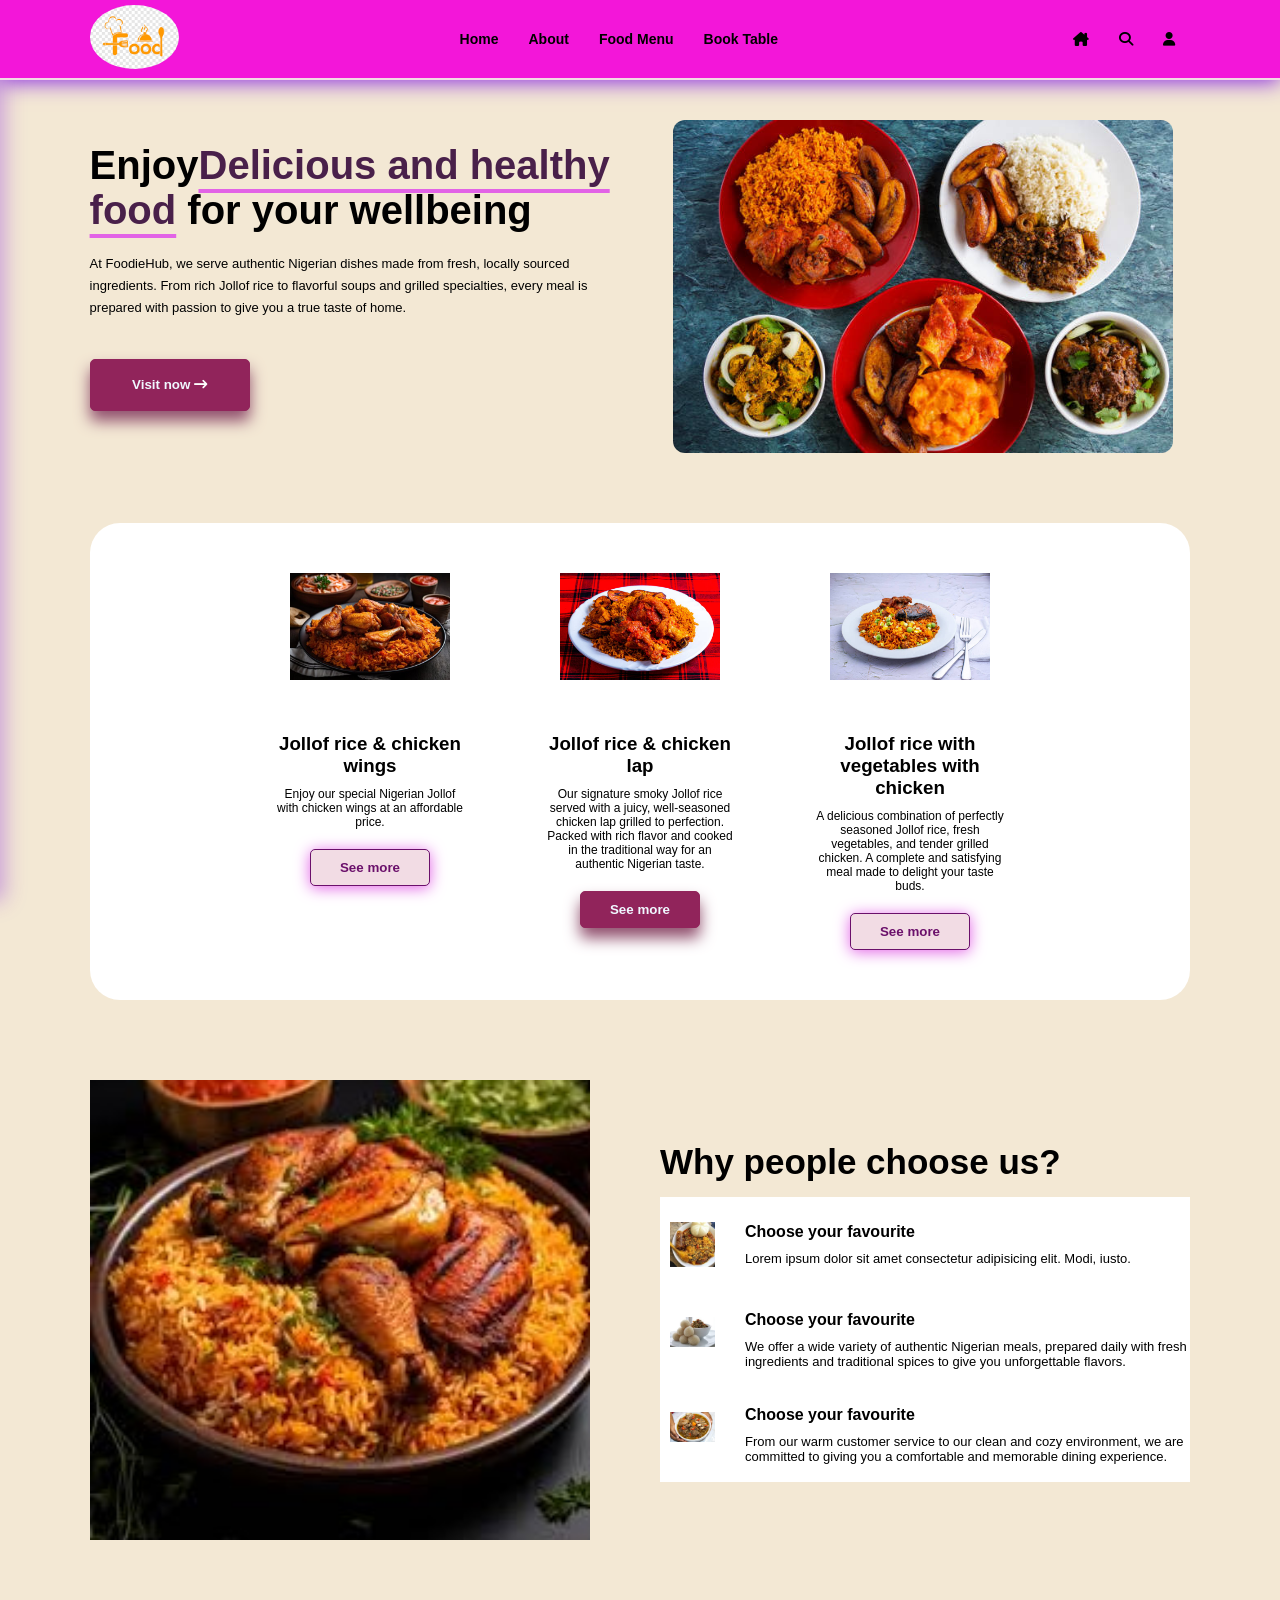
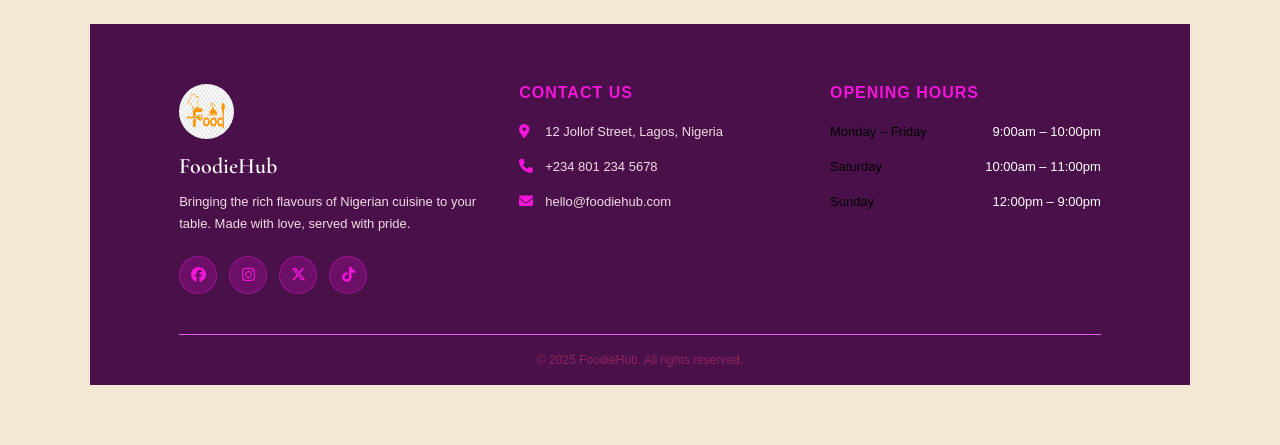
==== index.html @ 0927bce1 "Add website files" ====
<!DOCTYPE html>
<html lang="en">
<head>
    <link rel="shortcut icon" href="../images/flogo.png" type="images/x-icon">
    <meta charset="UTF-8">
    <meta name="viewport" content="width=device-width, initial-scale=1.0">
    <link rel="preconnect" href="https://fonts.googleapis.com">
    <link rel="preconnect" href="https://fonts.gstatic.com" crossorigin>
    <link href="https://fonts.googleapis.com/css2?family=Cormorant+Garamond:ital,wght@0,300;0,400;0,600;1,300;1,400&family=Montserrat:wght@200;300;400;500;700&display=swap" rel="stylesheet">
    <link rel="stylesheet" href="https://cdnjs.cloudflare.com/ajax/libs/font-awesome/6.5.0/css/all.min.css">
    <link rel="stylesheet" href="style.css">
    <title>Food website</title>
</head>
<body>

    <!-- ── OVERLAY ── -->
    <div class="overlay" id="overlay"></div>

    <!-- ── SLIDE-IN SIDEBAR ── -->
    <nav class="sidebar" id="sidebar">
        <div class="sidebar-logo">
            <img src="./images/flogo.png" alt="Logo">
            <span>FoodieHub</span>
        </div>
        <a href="index.html" class="active"><i class="fa-solid fa-house-chimney"></i> Home</a>
        <a href="about.html"><i class="fa-solid fa-circle-info"></i> About</a>
        <a href="foodmenu.html"><i class="fa-solid fa-utensils"></i> Food Menu</a>
        <a href="Booking.html"><i class="fa-solid fa-calendar-check"></i> Book Table</a>
    </nav>

    <!-- ── HEADER ── -->
    <header>
        <div class="header">

            <!-- Logo (always visible, always left) -->
            <div class="logo">
                <img src="./images/flogo.png" alt="Logo">
            </div>

            <!-- Mobile-only: search + user icons + hamburger (all on the right) -->
            <div class="headerbar">
                <ul>
                    <li>
                        <i class="fa-solid fa-magnifying-glass searchicon" id="mob-search-toggle"></i>
                    </li>
                    <div class="search" id="mob-search">
                        <input type="search" placeholder="Search…">
                        <i class="fa-solid fa-magnifying-glass srchicon"></i>
                    </div>
                    <a href="#">
                        <li><i class="fa-solid fa-user"></i></li>
                    </a>
                </ul>
                <!-- Hamburger sits inside headerbar so it's grouped on the right -->
                <div class="bar" id="hamburger">
                    <i class="fa-solid fa-bars"></i>
                    <i class="fa-solid fa-xmark"></i>
                </div>
            </div>

            <!-- Desktop nav -->
            <div class="nav">
                <ul>
                    <a href="index.html"><li>Home</li></a>
                    <a href="about.html"><li>About</li></a>
                    <a href="foodmenu.html"><li>Food Menu</li></a>
                    <a href="Booking.html"><li>Book Table</li></a>
                </ul>
            </div>

            <!-- Desktop account icons -->
            <div class="account">
                <ul>
                    <a href="#">
                        <li><i class="fa-solid fa-house-chimney"></i></li>
                    </a>
                    <a href="#">
                        <li>
                            <i class="fa-solid fa-magnifying-glass searchicon" id="desk-search-toggle"></i>
                        </li>
                    </a>
                    <div class="search" id="desk-search">
                        <input type="search" placeholder="Search…">
                        <i class="fa-solid fa-magnifying-glass srchicon"></i>
                    </div>
                    <a href="#">
                        <li><i class="fa-solid fa-user"></i></li>
                    </a>
                </ul>
            </div>

        </div>
    </header>
    <div class="home">
        <div class="main_slide">
            <div>
                <h1>Enjoy<span>Delicious and healthy food</span> for your wellbeing</h1>
                <p>
                     At FoodieHub, we serve authentic Nigerian dishes made from fresh, locally sourced ingredients.
                      From rich Jollof rice to flavorful soups and grilled specialties, 
                     every meal is prepared with passion to give you a true taste of home.</p>
                     <button class="red_btn">Visit now <i class="fa-solid fa-arrow-right-long"></i></button>
            </div>
       <div>
        <img src="./images/foodhero.jpg" alt="">
       </div>     
        </div>
        <div class="food-items">
            <div class="item">
                <div>
                    <img src="images/food.jpg" alt="food item">
                </div>
                <h3>Jollof rice & chicken wings</h3>
                <p>Enjoy our special Nigerian Jollof with chicken wings at an affordable price.</p>
                <button class="white_btn">See more</button>
            </div>
             <div class="item">
                <div>
                    <img src="images/istockphoto-1448028228-612x612.jpg" alt="food item">
                </div>
                <h3>Jollof rice & chicken lap</h3>
                <p>Our signature smoky Jollof rice served with a juicy, well-seasoned chicken lap grilled to perfection. 
                    Packed with rich flavor and cooked in the traditional way for an authentic Nigerian taste.</p>
                <button class="red_btn">See more</button>
            </div>
             <div class="item">
                <div>
                    <img src="images/herosec.jpg" alt="food item">
                </div>
                <h3>Jollof rice with vegetables with chicken</h3>
                <p>A delicious combination of perfectly seasoned Jollof rice, fresh vegetables, and tender grilled chicken. 
                    A complete and satisfying meal made to delight your taste buds.</p>
                <button class="white_btn">See more</button>
            </div>
            
        </div>
        <div class="main_slide2">
            <div class="foodimg">
                <img src="images/images (2).jpg" alt="" width="500px">
            </div>
            <div class="question">
                <div>
                    <h2>Why people choose us?</h2>
                </div>
                <div>
                    <div class="q-ans">
                        <div>
                            <img src="images/download (1).jpg" alt="" width="500px">
                        </div>
                        <div>
                            <h4>Choose your favourite</h4>
                            <p>Lorem ipsum dolor sit amet consectetur adipisicing elit. Modi, iusto.</p>
                        </div>
                    </div>
                       <div class="q-ans">
                        <div>
                            <img src="images/pounded yam.jpg" alt="" width="500px">
                        </div>
                        <div>
                            <h4>Choose your favourite</h4>
                            <p>We offer a wide variety of authentic Nigerian meals, prepared daily with fresh
                                 ingredients and traditional spices to give you unforgettable flavors.</p>
                        </div>
                    </div>
                       <div class="q-ans">
                        <div>
                            <img src="images/peppersoup.jpg" alt="" width="500px">
                        </div>
                        <div>
                            <h4>Choose your favourite</h4>
                            <p>From our warm customer service to our clean and cozy environment,
                                 we are committed to giving you a comfortable and memorable dining experience.</p>
                        </div>
                    </div>
                </div>
            </div>
        </div>
        
        <footer class="footer">
    <div class="footer-container">

        <!-- Column 1: Logo & Tagline -->
        <div class="footer-col footer-brand">
            <img src="./images/flogo.png" alt="FoodieHub Logo">
            <span>FoodieHub</span>
            <p>Bringing the rich flavours of Nigerian cuisine to your table. Made with love, served with pride.</p>
            <div class="social-icons">
                <a href="#"><i class="fa-brands fa-facebook"></i></a>
                <a href="#"><i class="fa-brands fa-instagram"></i></a>
                <a href="#"><i class="fa-brands fa-x-twitter"></i></a>
                <a href="#"><i class="fa-brands fa-tiktok"></i></a>
            </div>
        </div>

        <!-- Column 2: Contact Info -->
        <div class="footer-col">
            <h3>Contact Us</h3>
            <ul>
                <li><i class="fa-solid fa-location-dot"></i> 12 Jollof Street, Lagos, Nigeria</li>
                <li><i class="fa-solid fa-phone"></i> +234 801 234 5678</li>
                <li><i class="fa-solid fa-envelope"></i> hello@foodiehub.com</li>
            </ul>
        </div>

        <!-- Column 3: Opening Hours -->
        <div class="footer-col">
            <h3>Opening Hours</h3>
            <ul>
                <li><span>Monday – Friday</span> <span>9:00am – 10:00pm</span></li>
                <li><span>Saturday</span> <span>10:00am – 11:00pm</span></li>
                <li><span>Sunday</span> <span>12:00pm – 9:00pm</span></li>
            </ul>
        </div>

    </div>

    <!-- Bottom bar -->
    <div class="footer-bottom">
        <p>&copy; 2025 FoodieHub. All rights reserved.</p>
    </div>
</footer>
    </div>

    <script>
        const hamburger = document.getElementById('hamburger');
        const sidebar   = document.getElementById('sidebar');
        const overlay   = document.getElementById('overlay');

        function openSidebar() {
            sidebar.classList.add('open');
            overlay.classList.add('open');
            hamburger.classList.add('open');
        }
        function closeSidebar() {
            sidebar.classList.remove('open');
            overlay.classList.remove('open');
            hamburger.classList.remove('open');
        }

        hamburger.addEventListener('click', () =>
            sidebar.classList.contains('open') ? closeSidebar() : openSidebar()
        );
        overlay.addEventListener('click', closeSidebar);

        // Search toggles
        function bindSearch(toggleId, searchId) {
            document.getElementById(toggleId).addEventListener('click', () => {
                const el = document.getElementById(searchId);
                el.classList.toggle('open');
                if (el.classList.contains('open')) el.querySelector('input').focus();
            });
        }
        bindSearch('desk-search-toggle', 'desk-search');
        bindSearch('mob-search-toggle',  'mob-search');
    </script>
</body>
</html>
---- style.css ----
* {
    margin: 0;
    padding: 0;
    box-sizing: border-box;
    list-style: none;
    text-decoration: none;
    color: black;
    font-family: Verdana, Geneva, Tahoma, sans-serif;
}

.logo img {
    height: 4rem;
    border-radius: 50%;
}

/* ── HEADER ── */
.header {
    display: flex;
    justify-content: space-between;
    align-items: center;
    height: 80px;
    padding: 0 7vw;
    background-color: rgb(243, 22, 217);
    border-bottom: 2px solid rgb(242, 220, 228);
    box-shadow: 0 2px 20px blueviolet;
    position: relative;
    z-index: 1000;
    
}

.header ul {
    display: flex;
    align-items: center;
}

.header ul li:hover {
    color: rgb(107, 16, 107);
}
.nav ul li {
    padding: 0 15px;
    font-size: 14px;
    font-weight: bold;
}
.account { 
    flex: 0.1;
 }
.account ul {
    display: flex;
    justify-content: end;
}
.account ul li {
    padding: 0 15px;
    font-size: 14px;
}
.search {
    display: none;
    width: 200px;
    justify-content: center;
}
.search input {
    width: 100%;
    outline: none;
    border: none;
    padding: 5px;
}
.srchicon {
    background-color: rgb(255, 210, 210);
    display: block;
    padding: 4px 5px;
    cursor: pointer;
}
.search.open { display: flex; }

/* ── HAMBURGER BAR (hidden on desktop) ── */
.bar {
    display: none;
    flex-direction: column;
    gap: 5px;
    cursor: pointer;
    z-index: 200;
    margin-left: 10px;
}
.bar i { font-size: 22px; transition: color 0.2s; }
.bar i:hover { color: rgb(107, 16, 107); }
.bar .fa-xmark { display: none; }
.bar.open .fa-bars  { display: none; }
.bar.open .fa-xmark { display: block; }
.headerbar {
    display: none;
    align-items: center;
}

/* ── OVERLAY ── */
.overlay {
    display: none;
    position: fixed;
    inset: 0;
    background: rgba(0,0,0,0.45);
    z-index: 150;
    transition: opacity 0.3s;
}
.overlay.open { display: block; }

/* ── SIDEBAR ── */
.sidebar {
    position: fixed;
    top: 0;
    left: -280px;
    width: 280px;
    height: 100%;
    background: rgb(243, 22, 217);
    box-shadow: 4px 0 20px rgba(138,43,226,0.4);
    z-index: 200;
    transition: left 0.35s cubic-bezier(0.4,0,0.2,1);
    padding: 100px 30px 40px;
    display: flex;
    flex-direction: column;
    gap: 8px;
}
.sidebar.open { left: 0; }

.sidebar a {
    display: flex;
    align-items: center;
    gap: 12px;
    padding: 14px 18px;
    border-radius: 10px;
    font-family: 'Montserrat', sans-serif;
    font-size: 15px;
    font-weight: 600;
    color: #fff;
    transition: background 0.2s, color 0.2s;
}
.sidebar a i {
    color: #fff;
    font-size: 16px;
    width: 20px;
    text-align: center;
}
.sidebar a:hover {
    background: rgba(255,255,255,0.2);
    color: rgb(107,16,107);
}
.sidebar a:hover i { color: rgb(107,16,107); }

.sidebar-logo {
    position: absolute;
    top: 15px;
    left: 20px;
    display: flex;
    align-items: center;
    gap: 10px;
}
.sidebar-logo img {
    width: 50px;
    height: 50px;
    border-radius: 45%;
}
.sidebar-logo span {
    font-family: 'Cormorant Garamond', serif;
    font-size: 20px;
    font-weight: 600;
    color: #fff;
}
@media only screen and (max-width: 1024px) {
    .nav { display: none; }
    .header > .account { display: none; }

    .headerbar {
        display: flex;
        align-items: center;
        gap: 4px;
    }
    .headerbar ul {
        display: flex;
        align-items: center;
    }
    .headerbar ul li {
        padding: 0 10px;
        font-size: 16px;
        cursor: pointer;
    }
    .headerbar .search { width: 160px; }

    .headerbar .bar { display: flex; }
}
@media only screen and (max-width: 480px) {
    .header { padding: 0 4vw; }
    .logo img { width: 70px; height: 70px; }

    .headerbar .search { width: 120px; }
    .headerbar ul li { padding: 0 7px; font-size: 15px; }
}
.home {
    background-color: rgb(243, 232, 212);
    padding: 0 7vw 60px;
}

.main_slide {
    display: flex;
    align-items: center;
    flex-wrap: wrap-reverse; 
    gap: 30px;
}
.main_slide div:nth-child(1) {
    flex: 1 1 300px;
    padding-top: 20px;
    font-size: 20px;
}

.main_slide div:nth-child(1) p {
    font-size: 13px;
    padding: 20px 0;
    line-height: 1.7;
}

.main_slide div:nth-child(1) span {
    color: rgb(73, 32, 74);
    text-decoration: underline;
    text-underline-offset: 10px;
    text-decoration-color: rgb(226, 99, 230);
}

/* Image side */
.main_slide div:nth-child(2) {
    flex: 1 1 300px;
    display: flex;
    justify-content: center;
    padding-top: 40px;
}

.main_slide div:nth-child(2) img {
    width: 100%;
    max-width: 500px;
    height: auto;
    border-radius: 12px;
    object-fit: cover;
    display: block;
}

/* ── Button ── */
.red_btn {
    cursor: pointer;
    margin-top: 20px;
    width: 160px;
    font-weight: bold;
    color: aliceblue;
    line-height: 50px;
    background-color: rgb(145, 36, 91);
    border-radius: 5px;
    border: 1px solid rgb(145, 36, 91);
    box-shadow: 0 10px 15px rgb(145, 80, 110);
    transition: all 0.2s;
    text-align: center;
}
.red_btn i {
    color: #fff;
    transition: all 0.2s;
    
}
.red_btn:hover {
    background-color: rgb(107, 16, 107);
    box-shadow: 0 2px 15px rgb(38, 112, 145);
    border: 1.6px solid rgb(107, 16, 107);
    color: rgba(0, 0, 0, 0.45);
}
.red_btn:hover i {
    color: blueviolet;
}

/* ════════════════════════════════
   HERO — TABLET (max-width: 768px)
════════════════════════════════ */
@media only screen and (max-width: 768px) {
    .main_slide {
        flex-direction: column; /* stack vertically */
    }

    /* Image on top */
    .main_slide div:nth-child(2) {
        order: -1;              /* pulls image above text */
        padding-top: 30px;
        width: 100%;
    }

    .main_slide div:nth-child(2) img {
        max-width: 100%;
        border-radius: 10px;
    }

    /* Text below */
    .main_slide div:nth-child(1) {
        font-size: 17px;
        width: 100%;
        padding-top: 10px;
    }
}

/* ════════════════════════════════
   HERO — PHONE (max-width: 480px)
════════════════════════════════ */
@media only screen and (max-width: 480px) {
    .home {
        padding: 0 4vw 40px;
    }

    .main_slide div:nth-child(1) {
        font-size: 15px;
    }

    .main_slide div:nth-child(1) h1 {
        font-size: 22px;
        line-height: 1.4;
    }

    .main_slide div:nth-child(1) p {
        font-size: 12px;
        padding: 14px 0;
    }

    .red_btn {
        width: 140px;
        font-size: 13px;
    }
}
.food-items {
    margin: 70px 0;
    padding: 20px;
    background-color: #fff;
    border-radius: 30px;
    display: flex;
    justify-content: center;
    flex-wrap: wrap;
    gap: 20px;
}
.item{
    width: 250px;
    padding: 30px;
    text-align: center;
}
.item div{
    height: 160px;
}
.item img{
    width: 160px;
    margin-bottom: 15px;
}
.item p{
    font-size: 12px;
    margin-top: 15px;
    margin-top: 10px;
}
.white_btn{
    cursor: pointer;
    margin-top: 20px;
    width: 160px;
    font-weight: bold;
    color: rgb(107,16,107);
    line-height: 50px;
    border: 1px solid rgb(107, 16, 107);
    background-color: rgb(242, 220, 228);
    border-radius: 5px;
    box-shadow: 0 2px 15px rgb(226, 99, 230);
    transition: all 0.2s;
}
.white_btn:hover{
    color: rgb(59, 7, 59);
    background-color: rgb(145, 80, 110);
    box-shadow: 0 10px 15px rgb(243, 22, 217);
}
.item .red_btn,
.item .white_btn{
    width: 120px;
    line-height: 35px;
}

/* ════════════════════════════════
   FOOD ITEMS — TABLET (max-width: 1024px)
════════════════════════════════ */
@media only screen and (max-width: 1024px) {
    .food-items {
        flex-direction: column;
        align-items: center;
        gap: 20px;
        padding: 20px;
    }

    .item {
        width: 80%;
        max-width: 500px;
        display: flex;
        flex-direction: column;
        align-items: center;
    }

    .item .red_btn,
    .item .white_btn {
        width: 100%;
        max-width: 300px;
    }
}

/* ════════════════════════════════
   FOOD ITEMS — PHONE (max-width: 480px)
════════════════════════════════ */
@media only screen and (max-width: 480px) {
    .food-items {
        padding: 10px;
        gap: 15px;
    }

    .item {
        width: 95%;
        padding: 20px 15px;
    }

    .item h3 {
        font-size: 15px;
    }

    .item p {
        font-size: 11px;
    }

    .item .red_btn,
    .item .white_btn {
        width: 100%;
        max-width: 100%;
        line-height: 40px;
        font-size: 13px;
    }
}
.main_slide2{
    margin: 80px 0;
    display: flex;
    flex-wrap: wrap;
    justify-content: space-between;
    align-items: center;
}

.foodimg{
    flex: 0.5;
}
.foodimg img{
    max-width: 500px;
    width: 45vw;
}
.question{
    flex: 0.5;
    flex-direction: column;
    margin-left: 40px;
}

.question h2{
    font-size: 35px;
    margin-bottom: 15px;
}
.q-ans{
    display: flex;
    justify-content: flex-start;
    align-items: center;
    background-color: white;
    padding: 15px 0;
    cursor: pointer;
}

.q-ans img{
    width: 45px;
}
.q-ans div:first-child{
    padding: 10px;
    border-radius:  50%;
    height: 65px;
    text-align: center;
    background-color: white;
    margin-right: 20px;
}
.q-ans div:nth-child(2){
    display: flex;
    flex-direction: column;
}

.q-ans div:nth-child(2) p{
    margin-top: 10px;
    font-size: 13px;
}
/* ════════════════════════════════
   MAIN SLIDE 2 — TABLET (max-width: 1024px)
════════════════════════════════ */
@media only screen and (max-width: 1024px) {
    .main_slide2 {
        flex-direction: column;
        align-items: center;
        margin: 50px 0;
        gap: 30px;
    }

    .foodimg {
        flex: unset;
        width: 100%;
        display: flex;
        justify-content: center;
    }

    .foodimg img {
        width: 80%;
        max-width: 500px;
    }

    .question {
        flex: unset;
        width: 100%;
        margin-left: 0;
        padding: 0 10px;
    }

    .question h2 {
        font-size: 28px;
        text-align: center;
        margin-bottom: 20px;
    }

    .q-ans {
        padding: 15px 10px;
        gap: 15px;
    }
}

/* ════════════════════════════════
   MAIN SLIDE 2 — PHONE (max-width: 480px)
════════════════════════════════ */
@media only screen and (max-width: 480px) {
    .main_slide2 {
        margin: 30px 0;
        gap: 20px;
    }

    .foodimg img {
        width: 100%;
        border-radius: 10px;
    }

    .question h2 {
        font-size: 22px;
    }

    .q-ans {
        padding: 12px 8px;
        gap: 10px;
    }

    .q-ans div:first-child {
        height: 55px;
        min-width: 55px;
        margin-right: 12px;
    }

    .q-ans img {
        width: 38px;
    }

    .q-ans div:nth-child(2) h4 {
        font-size: 14px;
    }

    .q-ans div:nth-child(2) p {
        font-size: 11px;
        margin-top: 5px;
    }
}

/* ABOUT PAGE */
/* ══════════════════════════════════
   ABOUT PAGE
══════════════════════════════════ */
.about {
    background-color: rgb(107, 16, 107);
    padding: 0 7vw 60px;
}

.about_header {
    display: flex;
    flex-direction: row;          /* text left, image right */
    align-items: center;
    gap: 40px;
    padding-top: 40px;
}

/* Text side — left */
.about_header div:nth-child(1) {
    flex: 1 1 300px;
}

.about_header div:nth-child(1) h1 {
    font-size: 40px;
    color: #fff;
    margin-bottom: 20px;
}

.about_header div:nth-child(1) p {
    font-size: 14px;
    color: rgb(242, 220, 228);
    line-height: 1.8;
}

/* Image side — right */
.about_header div:nth-child(2) {
    flex: 1 1 300px;
    display: flex;
    justify-content: center;
}

.about_header div:nth-child(2) img {
    width: 100%;
    max-width: 500px;
    height: auto;
    border-radius: 12px;
    object-fit: cover;
}

/* ════════════════════════════════
   ABOUT — TABLET (max-width: 1024px)
════════════════════════════════ */
@media only screen and (max-width: 1024px) {
    .about_header {
        flex-direction: column;
        padding-top: 30px;
        gap: 25px;
    }

    /* Image on top */
    .about_header div:nth-child(2) {
        order: -1;
        width: 100%;
    }

    .about_header div:nth-child(2) img {
        max-width: 100%;
        border-radius: 10px;
    }

    /* Text below */
    .about_header div:nth-child(1) {
        width: 100%;
    }

    .about_header div:nth-child(1) h1 {
        font-size: 32px;
        text-align: center;
    }

    .about_header div:nth-child(1) p {
        font-size: 13px;
        text-align: center;
    }
}
@media only screen and (max-width: 480px) {
    .about {
        padding: 0 4vw 40px;
    }

    .about_header {
        gap: 18px;
        padding-top: 20px;
    }

    .about_header div:nth-child(1) h1 {
        font-size: 26px;
        margin-bottom: 14px;
    }

    .about_header div:nth-child(1) p {
        font-size: 12px;
        line-height: 1.7;
    }
}
.chefs {
    margin: 70px 0;
    padding: 30px 20px;
    background-color: #fff;
    border-radius: 30px;
    display: flex;
    flex-wrap: wrap;
    justify-content: center;
    align-items: flex-start;
    gap: 25px;
}

.chefs h2 {
    width: 100%; /* forces heading onto its own full row */
    text-align: center;
    font-size: 30px;
    font-weight: bold;
    margin-bottom: 10px;
    color: rgb(107, 16, 107);
}

.single_chef {
    width: 220px;
    padding: 0;
    text-align: center;
    border-radius: 16px;
    overflow: hidden;
    background-color: rgb(107, 16, 107);
    box-shadow: 0 8px 20px rgba(107, 16, 107, 0.3);
    transition: transform 0.2s, box-shadow 0.2s;
}

.single_chef:hover {
    transform: translateY(-6px);
    box-shadow: 0 14px 28px rgba(107, 16, 107, 0.45);
}

.single_chef div {
    height: 180px;
    overflow: hidden;
}

.single_chef img {
    width: 100%;
    height: 100%;
    object-fit: cover;
    display: block;
    border-radius: 0; /* image fills the card top */
}

.single_chef h3 {
    font-size: 15px;
    font-weight: bold;
    color: #fff;
    padding: 14px 14px 4px;
}

.single_chef p {
    font-size: 12px;
    color: rgb(242, 220, 228);
    padding: 0 14px 18px;
    margin-top: 6px;
    line-height: 1.6;
}
@media only screen and (max-width: 1024px) {
    .chefs {
        gap: 20px;
        padding: 25px 15px;
    }

    .single_chef {
        width: 80%;
        max-width: 400px;
        display: flex;
        align-items: center;
        text-align: left;
        border-radius: 14px;
    }

    .single_chef div {
        height: 130px;
        min-width: 130px;
        width: 130px;
        flex-shrink: 0;
        border-radius: 0; /* sharp left edge to match card */
    }

    .single_chef h3 {
        padding: 10px 14px 4px;
        font-size: 15px;
    }

    .single_chef p {
        padding: 0 14px 10px;
    }
}

/* ════════════════════════════════
   CHEFS — PHONE (max-width: 480px)
════════════════════════════════ */
@media only screen and (max-width: 480px) {
    .chefs {
        margin: 40px 0;
        padding: 20px 10px;
        gap: 15px;
    }

    .chefs h2 {
        font-size: 22px;
    }

    .single_chef {
        width: 95%;
        max-width: 100%;
    }

    .single_chef div {
        height: 110px;
        min-width: 110px;
        width: 110px;
    }

    .single_chef h3 {
        font-size: 13px;
        padding: 8px 12px 4px;
    }

    .single_chef p {
        font-size: 11px;
        padding: 0 12px 10px;
    }
}/* ══════════════════════════════════
   STORY SECTION
══════════════════════════════════ */
.story {
    margin: 70px 0;
    padding: 60px 20px;
    background-color: #fff;
    border-radius: 30px;
}

.story div {
    max-width: 750px;
    margin: 0 auto; /* centers the column */
}

.story h1 {
    text-align: center;
    font-size: 40px;
    color: rgb(107, 16, 107);
    margin-bottom: 30px;
}

.story p {
    color: rgb(73, 32, 74);
    font-size: 14px;
    line-height: 1.9;
    text-align: justify;
    margin-right: 0; /* remove old margin */
}

/* ════════════════════════════════
   STORY — TABLET (max-width: 1024px)
════════════════════════════════ */
@media only screen and (max-width: 1024px) {
    .story {
        margin: 50px 0;
        padding: 40px 30px;
    }

    .story h1 {
        font-size: 32px;
        margin-bottom: 24px;
    }

    .story p {
        font-size: 13px;
        line-height: 1.8;
    }
}

/* ════════════════════════════════
   STORY — PHONE (max-width: 480px)
════════════════════════════════ */
@media only screen and (max-width: 480px) {
    .story {
        margin: 30px 0;
        padding: 30px 15px;
        border-radius: 20px;
    }

    .story h1 {
        font-size: 24px;
        margin-bottom: 18px;
    }

    .story p {
        font-size: 12px;
        line-height: 1.75;
        text-align: left; /* justify can look odd on narrow phones */
    }
}
/* ══════════════════════════════════
   FOOTER
══════════════════════════════════ */
.footer {
    background-color: rgb(73, 16, 73);
    padding: 60px 7vw 0;
}

.footer-container {
    display: flex;
    justify-content: space-between;
    align-items: flex-start;
    flex-wrap: wrap;
    gap: 40px;
    padding-bottom: 40px;
    border-bottom: 1px solid rgb(226, 99, 230);
}

/* ── Each column ── */
.footer-col {
    flex: 1 1 200px;
}

.footer-col h3 {
    font-size: 16px;
    font-weight: bold;
    color: rgb(243, 22, 217);
    margin-bottom: 20px;
    text-transform: uppercase;
    letter-spacing: 1px;
}

.footer-col ul {
    display: flex;
    flex-direction: column;
    gap: 14px;
}

.footer-col ul li {
    color: rgb(242, 220, 228);
    font-size: 13px;
    line-height: 1.6;
    display: flex;
    align-items: flex-start;
    gap: 10px;
}

.footer-col ul li i {
    color: rgb(243, 22, 217);
    font-size: 14px;
    margin-top: 2px;
    min-width: 16px;
}
.footer-col ul li span:last-child {
    margin-left: auto;
    color: rgb(255, 255, 255);
}
.footer-brand {
    flex: 1 1 250px;
    max-width: 300px;
}

.footer-brand img {
    width: 55px;
    height: 55px;
    border-radius: 50%;
    margin-bottom: 10px;
}

.footer-brand span {
    display: block;
    font-family: 'Cormorant Garamond', serif;
    font-size: 22px;
    font-weight: 600;
    color: #fff;
    margin-bottom: 12px;
}

.footer-brand p {
    color: rgb(242, 220, 228);
    font-size: 13px;
    line-height: 1.7;
    margin-bottom: 20px;
}

/* ── Social icons ── */
.social-icons {
    display: flex;
    gap: 12px;
}

.social-icons a {
    width: 38px;
    height: 38px;
    border-radius: 50%;
    background-color: rgba(243, 22, 217, 0.2);
    display: flex;
    align-items: center;
    justify-content: center;
    border: 1px solid rgba(243, 22, 217, 0.4);
    transition: background 0.2s, transform 0.2s;
}

.social-icons a i {
    color: rgb(243, 22, 217);
    font-size: 15px;
}

.social-icons a:hover {
    background-color: rgb(243, 22, 217);
    transform: translateY(-3px);
}

.social-icons a:hover i {
    color: #fff;
}

/* ── Bottom bar ── */
.footer-bottom {
    text-align: center;
    padding: 18px 0;
}

.footer-bottom p {
    color: rgb(145, 36, 91);
    font-size: 12px;
}
@media only screen and (max-width: 1024px) {
    .footer-container {
        gap: 30px;
    }

    .footer-col {
        flex: 1 1 45%;
    }

    .footer-brand {
        flex: 1 1 100%;
        max-width: 100%;
    }
}
@media only screen and (max-width: 480px) {
    .footer {
        padding: 40px 4vw 0;
    }

    .footer-container {
        gap: 25px;
    }

    .footer-col {
        flex: 1 1 100%;
    }

    .footer-brand {
        text-align: center;
    }

    .social-icons {
        justify-content: center;
    }

    .footer-col h3 {
        font-size: 14px;
    }

    .footer-col ul li {
        font-size: 12px;
    }
}


  /* ══════════════════════════════════════
       CSS VARIABLES
    ══════════════════════════════════════ */
    :root {
      --fm-bg:      #f7f5f0;
      --fm-surface: #ffffff;
      --fm-ink:     #1a1a18;
      --fm-muted:   #7a7870;
      --fm-accent:  #c8602a;
      --fm-light:   #fdf3ec;
      --fm-border:  #e5e0d8;
      --fm-star:    #f0a500;
      --fm-radius:  14px;
      --fm-shadow:  0 2px 18px rgba(0,0,0,.07);
      --fm-trans:   .25s cubic-bezier(.4,0,.2,1);
    }

    /* ══════════════════════════════════════
       SECTION WRAPPER
    ══════════════════════════════════════ */
    .food_menu {
      background: var(--fm-bg);
      padding: 3.5rem 2rem 5rem;
    }

    .food_menu__inner {
      max-width: 1280px;
      margin: 0 auto;
    }

    /* ══════════════════════════════════════
       SECTION HEADING
    ══════════════════════════════════════ */
    .food_menu__heading {
      margin-bottom: 2.5rem;
    }

    .food_menu__heading h1 {
      font-family: 'DM Serif Display', serif;
      font-size: clamp(2rem, 5vw, 3rem);
      color: var(--fm-ink);
      line-height: 1.1;
      letter-spacing: -.01em;
    }

    .food_menu__heading h1 em {
      color: var(--fm-accent);
      font-style: italic;
    }

    .food_menu__heading p {
      font-family: 'DM Sans', sans-serif;
      font-size: .95rem;
      color: var(--fm-muted);
      margin-top: .4rem;
    }

    /* ══════════════════════════════════════
       GRID
    ══════════════════════════════════════ */
    .food_grid {
      display: grid;
      grid-template-columns: repeat(4, 1fr);
      gap: 1.5rem;
    }

    /* ══════════════════════════════════════
       FOOD CARD
    ══════════════════════════════════════ */
    .food {
      background: var(--fm-surface);
      border-radius: var(--fm-radius);
      border: 1px solid var(--fm-border);
      box-shadow: var(--fm-shadow);
      overflow: hidden;
      display: flex;
      flex-direction: column;
      transition: transform var(--fm-trans), box-shadow var(--fm-trans);
    }

    .food:hover {
      transform: translateY(-5px);
      box-shadow: 0 12px 36px rgba(0,0,0,.12);
    }

    /* ── Image ── */
    .food__img-wrap {
      position: relative;
      overflow: hidden;
      aspect-ratio: 4 / 3;
      background: var(--fm-light);
    }

    .food__img-wrap img {
      width: 100%;
      height: 100%;
      object-fit: cover;
      display: block;
      transition: transform .45s ease;
    }

    .food:hover .food__img-wrap img {
      transform: scale(1.06);
    }

    /* ── Badge ── */
    .food__badge {
      position: absolute;
      top: 10px;
      left: 10px;
      background: var(--fm-accent);
      color: #fff;
      font-family: 'DM Sans', sans-serif;
      font-size: .68rem;
      font-weight: 700;
      letter-spacing: .07em;
      text-transform: uppercase;
      padding: .25rem .7rem;
      border-radius: 100px;
    }

    /* ── Body ── */
    .food__body {
      padding: 1rem 1.2rem;
      display: flex;
      flex-direction: column;
      gap: .4rem;
      flex: 1;
    }

    .food__category {
      font-family: 'DM Sans', sans-serif;
      font-size: .7rem;
      font-weight: 600;
      text-transform: uppercase;
      letter-spacing: .09em;
      color: var(--fm-accent);
    }

    .food__name {
      font-family: 'DM Serif Display', serif;
      font-size: 1.1rem;
      color: var(--fm-ink);
      line-height: 1.25;
    }

    .food__desc {
      font-family: 'DM Sans', sans-serif;
      font-size: .82rem;
      color: var(--fm-muted);
      line-height: 1.6;
      flex: 1;
    }

    /* ── Stars ── */
    .food__stars {
      display: flex;
      align-items: center;
      gap: 4px;
      padding-top: .2rem;
    }

    .food__stars i {
      font-size: .72rem;
      color: var(--fm-star);
    }

    .food__stars i.fa-regular {
      color: var(--fm-border);
    }

    .food__stars-count {
      font-family: 'DM Sans', sans-serif;
      font-size: .75rem;
      color: var(--fm-muted);
      margin-left: .2rem;
    }

    /* ── Footer ── */
    .food__footer {
      display: flex;
      align-items: center;
      justify-content: space-between;
      gap: .5rem;
      padding: .85rem 1.2rem 1.1rem;
      border-top: 1px solid var(--fm-border);
      margin-top: .5rem;
    }

    .food__price {
      font-family: 'DM Serif Display', serif;
      font-size: 1.3rem;
      color: var(--fm-ink);
      line-height: 1;
    }

    .food__price small {
      display: block;
      font-family: 'DM Sans', sans-serif;
      font-size: .7rem;
      color: var(--fm-muted);
      font-weight: 400;
      margin-top: 2px;
    }

    /* ── Add to Cart Button (pure CSS, no JS) ── */
    .food__btn {
      display: inline-flex;
      align-items: center;
      gap: .45rem;
      background: var(--fm-ink);
      color: #fff;
      text-decoration: none;
      border-radius: 8px;
      padding: .55rem 1rem;
      font-family: 'DM Sans', sans-serif;
      font-size: .82rem;
      font-weight: 600;
      white-space: nowrap;
      transition: background var(--fm-trans), transform .15s;
      cursor: pointer;
      border: none;
    }

    .food__btn:hover {
      background: var(--fm-accent);
    }

    .food__btn:active {
      transform: scale(.95);
    }

    .food__btn i {
      font-size: .78rem;
    }

    /* ══════════════════════════════════════
       RESPONSIVE — 3 columns @ 1100px
    ══════════════════════════════════════ */
    @media (max-width: 1100px) {
      .food_grid {
        grid-template-columns: repeat(3, 1fr);
      }
    }

    /* ══════════════════════════════════════
       RESPONSIVE — 2 columns @ 768px
    ══════════════════════════════════════ */
    @media (max-width: 768px) {
      .food_menu {
        padding: 2.5rem 1.2rem 4rem;
      }

      .food_grid {
        grid-template-columns: repeat(2, 1fr);
        gap: 1rem;
      }

      .food__name {
        font-size: 1rem;
      }

      .food__price {
        font-size: 1.1rem;
      }

      .food__btn {
        padding: .48rem .8rem;
        font-size: .78rem;
      }
    }

    /* ══════════════════════════════════════
       RESPONSIVE — 2 columns @ 480px
       (tighter, hide desc)
    ══════════════════════════════════════ */
    @media (max-width: 480px) {
      .food_menu {
        padding: 2rem .9rem 3rem;
      }

      .food_grid {
        grid-template-columns: repeat(2, 1fr);
        gap: .75rem;
      }

      .food__body {
        padding: .8rem .9rem;
        gap: .3rem;
      }

      .food__desc {
        display: none;
      }

      .food__footer {
        padding: .7rem .9rem .9rem;
        flex-wrap: wrap;
      }

      .food__price {
        font-size: 1rem;
      }

      .food__btn {
        font-size: .74rem;
        padding: .42rem .7rem;
      }
    }

    /* ══════════════════════════════════════
       RESPONSIVE — 1 column @ 340px
    ══════════════════════════════════════ */
    @media (max-width: 340px) {
      .food_grid {
        grid-template-columns: 1fr;
      }

      .food__desc {
        display: block;
      }
    }
    /* ══════════════════════════════════
   BOOKING SECTION
══════════════════════════════════ */
.booking {
    padding: 60px 7vw;
    min-height: calc(100vh - 80px);
    display: flex;
    align-items: center;
    justify-content: center;
    position: relative;
    overflow: hidden;
}

/* ── Background image ── */
.booking::before {
    content: '';
    position: absolute;
    inset: 0;
    background-image: url('images/foodhero.jpg');
    background-size: cover;
    background-position: center;
    z-index: 0;
}

/* ── Dark overlay ── */
.booking::after {
    content: '';
    position: absolute;
    inset: 0;
    background-color: rgba(0, 0, 0, 0.65);
    z-index: 1;
}

/* ── Form card ── */
.booking-container {
    position: relative;
    z-index: 2;
    background-color: rgb(73, 16, 73);
    border-radius: 24px;
    padding: 50px;
    width: 100%;
    max-width: 780px;
    box-shadow: 0 20px 50px rgba(0, 0, 0, 0.6);
}

/* ── Heading ── */
.booking-header {
    text-align: center;
    margin-bottom: 40px;
}

.booking-header h1 {
    font-size: 36px;
    color: #fff;
    margin-bottom: 10px;
}

.booking-header p {
    font-size: 13px;
    color: rgb(242, 220, 228);
    line-height: 1.7;
}

/* ── Form rows ── */
.form-row {
    display: flex;
    gap: 20px;
    margin-bottom: 22px;
}

.form-group {
    display: flex;
    flex-direction: column;
    flex: 1;
    gap: 8px;
}

/* ── Labels ── */
.form-group label {
    font-size: 13px;
    font-weight: bold;
    color: rgb(242, 220, 228);
    display: flex;
    align-items: center;
    gap: 8px;
}

.form-group label i {
    color: rgb(243, 22, 217);
    font-size: 13px;
}

/* ── Inputs & Select ── */
.form-group input,
.form-group select {
    padding: 12px 15px;
    border-radius: 8px;
    border: 1.5px solid rgba(243, 22, 217, 0.3);
    background-color: rgba(255, 255, 255, 0.07);
    color: #fff;
    font-size: 13px;
    outline: none;
    transition: border 0.2s, background 0.2s;
    font-family: Verdana, Geneva, Tahoma, sans-serif;
}

.form-group input::placeholder {
    color: rgba(242, 220, 228, 0.45);
}

.form-group input:focus,
.form-group select:focus {
    border-color: rgb(243, 22, 217);
    background-color: rgba(255, 255, 255, 0.12);
}

.form-group input[type="date"],
.form-group input[type="time"] {
    color-scheme: dark;
}

.form-group select option {
    background-color: rgb(73, 16, 73);
    color: #fff;
}

/* ── Submit button ── */
.booking-btn {
    width: 100%;
    padding: 15px;
    margin-top: 10px;
    background-color: rgb(243, 22, 217);
    color: #fff;
    font-size: 15px;
    font-weight: bold;
    border: none;
    border-radius: 8px;
    cursor: pointer;
    transition: background 0.2s, box-shadow 0.2s, transform 0.2s;
    display: flex;
    align-items: center;
    justify-content: center;
    gap: 10px;
    font-family: Verdana, Geneva, Tahoma, sans-serif;
}

.booking-btn i {
    color: #fff;
    transition: transform 0.2s;
}

.booking-btn:hover {
    background-color: rgb(107, 16, 107);
    box-shadow: 0 8px 20px rgba(243, 22, 217, 0.4);
    transform: translateY(-2px);
}

.booking-btn:hover i {
    transform: translateX(5px);
}

/* ════════════════════════════════
   BOOKING — TABLET (max-width: 1024px)
════════════════════════════════ */
@media only screen and (max-width: 1024px) {
    .booking-container {
        padding: 40px 35px;
    }

    .booking-header h1 {
        font-size: 30px;
    }
}

/* ════════════════════════════════
   BOOKING — PHONE (max-width: 480px)
════════════════════════════════ */
@media only screen and (max-width: 480px) {
    .booking {
        padding: 40px 4vw;
    }

    .booking-container {
        padding: 30px 20px;
        border-radius: 18px;
    }

    .booking-header h1 {
        font-size: 24px;
    }

    .booking-header p {
        font-size: 12px;
    }

    .form-row {
        flex-direction: column;
        gap: 16px;
        margin-bottom: 16px;
    }

    .form-group input,
    .form-group select {
        font-size: 12px;
        padding: 11px 12px;
    }

    .booking-btn {
        font-size: 13px;
        padding: 13px;
    }
}
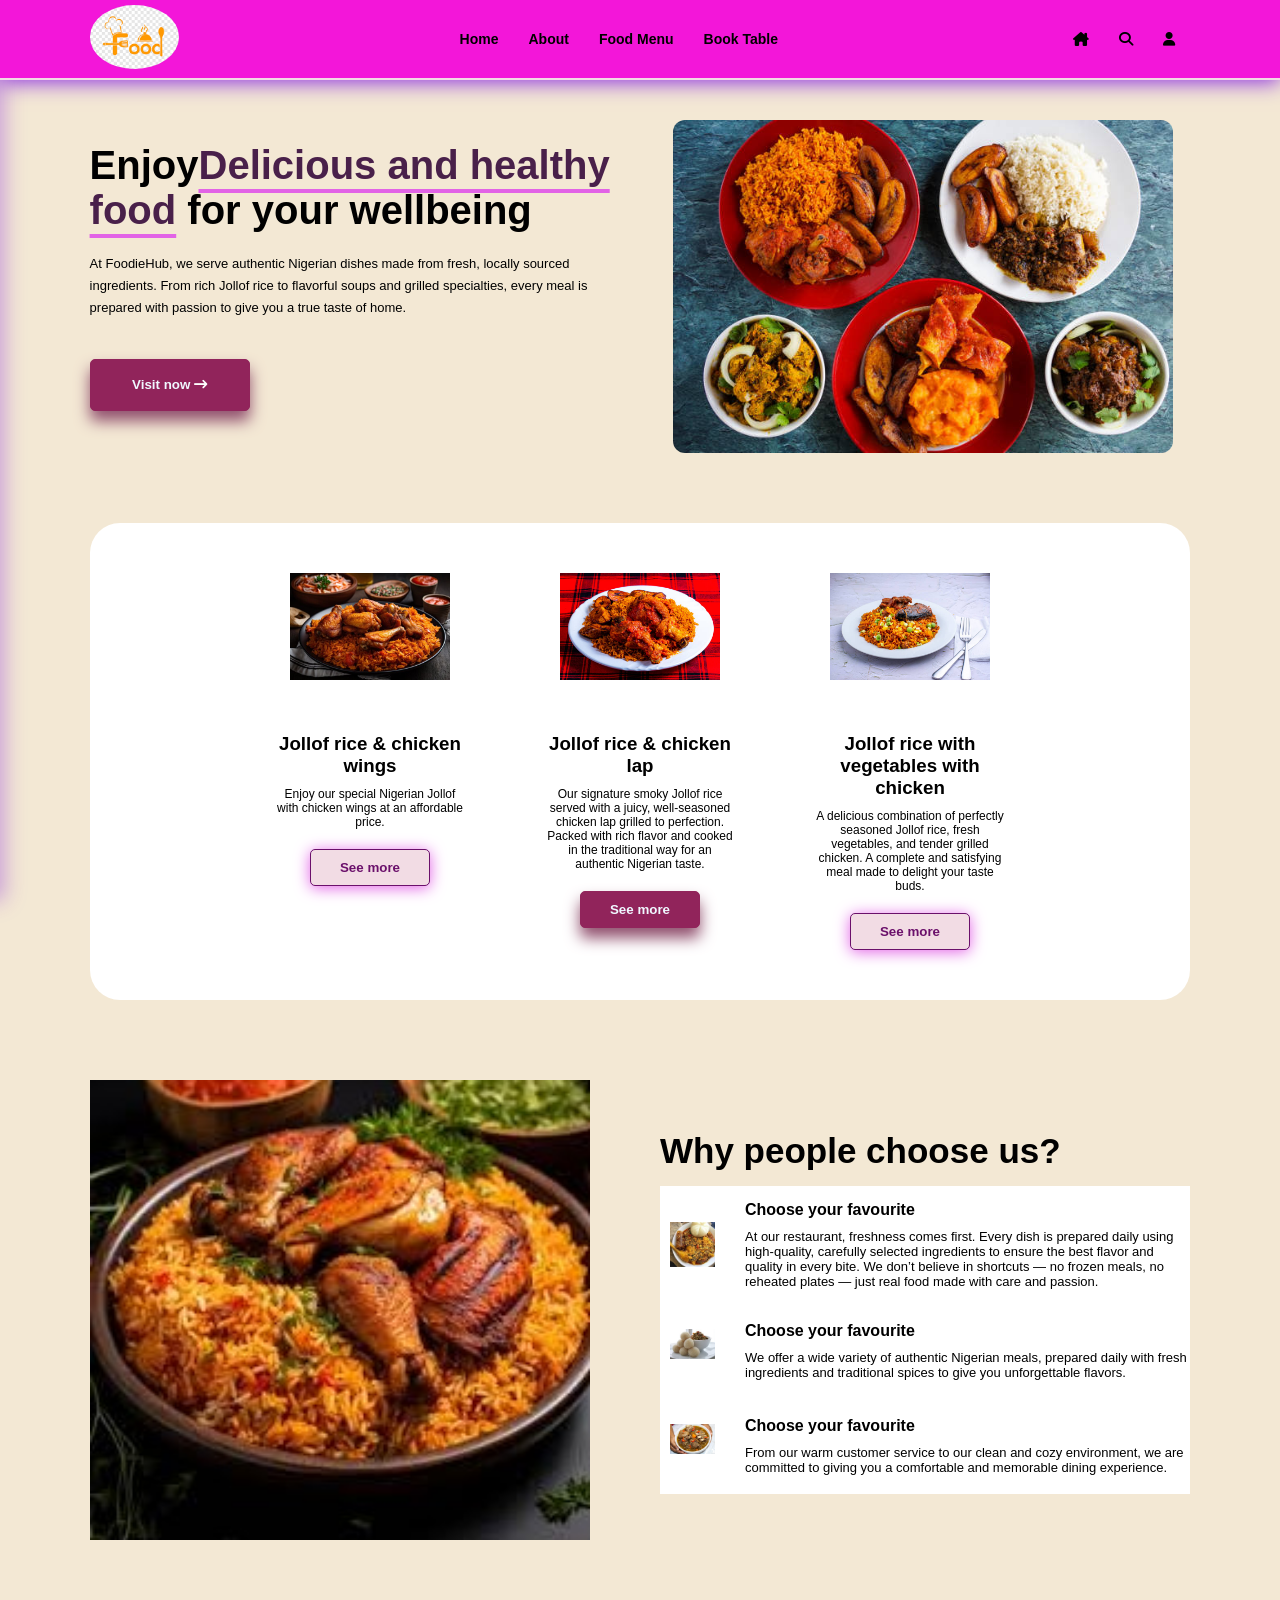
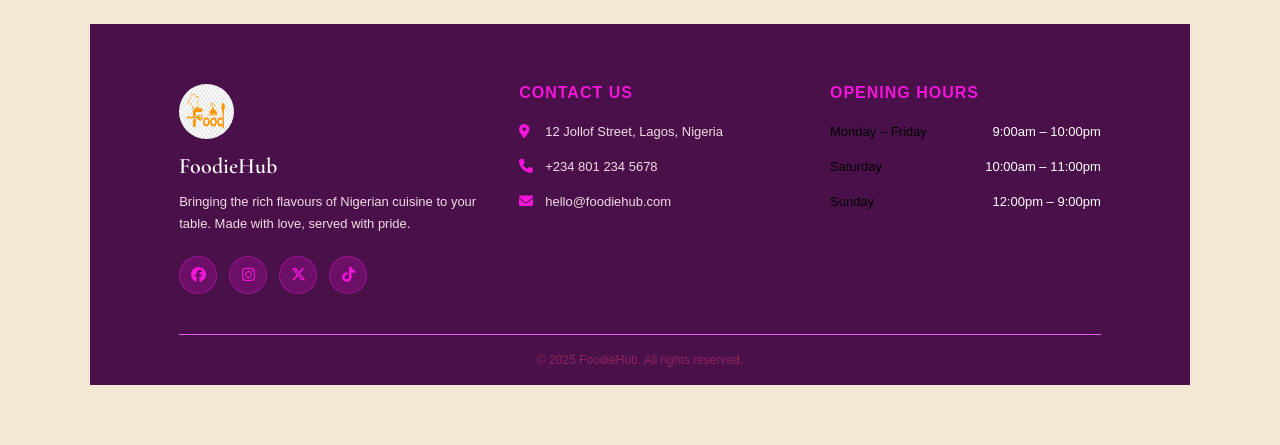
==== commit 7b7a5bbb: "Updated website pages and styling" ====
--- a/index.html
+++ b/index.html
@@ -12,11 +12,8 @@
     <title>Food website</title>
 </head>
 <body>
-
-    <!-- ── OVERLAY ── -->
     <div class="overlay" id="overlay"></div>
 
-    <!-- ── SLIDE-IN SIDEBAR ── -->
     <nav class="sidebar" id="sidebar">
         <div class="sidebar-logo">
             <img src="./images/flogo.png" alt="Logo">
@@ -28,16 +25,14 @@
         <a href="Booking.html"><i class="fa-solid fa-calendar-check"></i> Book Table</a>
     </nav>
 
-    <!-- ── HEADER ── -->
     <header>
         <div class="header">
 
-            <!-- Logo (always visible, always left) -->
+         
             <div class="logo">
                 <img src="./images/flogo.png" alt="Logo">
             </div>
 
-            <!-- Mobile-only: search + user icons + hamburger (all on the right) -->
             <div class="headerbar">
                 <ul>
                     <li>
@@ -51,14 +46,11 @@
                         <li><i class="fa-solid fa-user"></i></li>
                     </a>
                 </ul>
-                <!-- Hamburger sits inside headerbar so it's grouped on the right -->
                 <div class="bar" id="hamburger">
                     <i class="fa-solid fa-bars"></i>
                     <i class="fa-solid fa-xmark"></i>
                 </div>
             </div>
-
-            <!-- Desktop nav -->
             <div class="nav">
                 <ul>
                     <a href="index.html"><li>Home</li></a>
@@ -68,8 +60,7 @@
                 </ul>
             </div>
 
-            <!-- Desktop account icons -->
-            <div class="account">
+                     <div class="account">
                 <ul>
                     <a href="#">
                         <li><i class="fa-solid fa-house-chimney"></i></li>
@@ -149,7 +140,9 @@
                         </div>
                         <div>
                             <h4>Choose your favourite</h4>
-                            <p>Lorem ipsum dolor sit amet consectetur adipisicing elit. Modi, iusto.</p>
+                            <p>At our restaurant, freshness comes first. Every dish is prepared daily using high-quality,
+                                 carefully selected ingredients to ensure the best flavor and quality in every bite. We don’t believe in shortcuts — no frozen meals,
+                                 no reheated plates — just real food made with care and passion.</p>
                         </div>
                     </div>
                        <div class="q-ans">
@@ -179,7 +172,7 @@
         <footer class="footer">
     <div class="footer-container">
 
-        <!-- Column 1: Logo & Tagline -->
+    
         <div class="footer-col footer-brand">
             <img src="./images/flogo.png" alt="FoodieHub Logo">
             <span>FoodieHub</span>
@@ -191,8 +184,6 @@
                 <a href="#"><i class="fa-brands fa-tiktok"></i></a>
             </div>
         </div>
-
-        <!-- Column 2: Contact Info -->
         <div class="footer-col">
             <h3>Contact Us</h3>
             <ul>
@@ -202,8 +193,7 @@
             </ul>
         </div>
 
-        <!-- Column 3: Opening Hours -->
-        <div class="footer-col">
+         <div class="footer-col">
             <h3>Opening Hours</h3>
             <ul>
                 <li><span>Monday – Friday</span> <span>9:00am – 10:00pm</span></li>
@@ -214,7 +204,6 @@
 
     </div>
 
-    <!-- Bottom bar -->
     <div class="footer-bottom">
         <p>&copy; 2025 FoodieHub. All rights reserved.</p>
     </div>
--- a/style.css
+++ b/style.css
@@ -12,8 +12,6 @@
     height: 4rem;
     border-radius: 50%;
 }
-
-/* ── HEADER ── */
 .header {
     display: flex;
     justify-content: space-between;
@@ -69,9 +67,9 @@
     padding: 4px 5px;
     cursor: pointer;
 }
-.search.open { display: flex; }
-
-/* ── HAMBURGER BAR (hidden on desktop) ── */
+.search.open { 
+    display: flex; 
+}
 .bar {
     display: none;
     flex-direction: column;
@@ -80,17 +78,27 @@
     z-index: 200;
     margin-left: 10px;
 }
-.bar i { font-size: 22px; transition: color 0.2s; }
-.bar i:hover { color: rgb(107, 16, 107); }
-.bar .fa-xmark { display: none; }
-.bar.open .fa-bars  { display: none; }
-.bar.open .fa-xmark { display: block; }
+.bar i {
+     font-size: 22px;
+     transition: 
+     color 0.2s;
+}
+.bar i:hover {
+     color: rgb(107, 16, 107);
+}
+.bar .fa-xmark { 
+    display: none;
+ }
+.bar.open .fa-bars  { 
+    display: none;
+ }
+.bar.open .fa-xmark { 
+    display: block; 
+}
 .headerbar {
     display: none;
     align-items: center;
 }
-
-/* ── OVERLAY ── */
 .overlay {
     display: none;
     position: fixed;
@@ -99,9 +107,9 @@
     z-index: 150;
     transition: opacity 0.3s;
 }
-.overlay.open { display: block; }
-
-/* ── SIDEBAR ── */
+.overlay.open {
+     display: block; 
+    }
 .sidebar {
     position: fixed;
     top: 0;
@@ -117,7 +125,9 @@
     flex-direction: column;
     gap: 8px;
 }
-.sidebar.open { left: 0; }
+.sidebar.open { 
+    left: 0;
+ }
 
 .sidebar a {
     display: flex;
@@ -129,7 +139,7 @@
     font-size: 15px;
     font-weight: 600;
     color: #fff;
-    transition: background 0.2s, color 0.2s;
+    transition: 0.2s, color 0.2s;
 }
 .sidebar a i {
     color: #fff;
@@ -141,7 +151,9 @@
     background: rgba(255,255,255,0.2);
     color: rgb(107,16,107);
 }
-.sidebar a:hover i { color: rgb(107,16,107); }
+.sidebar a:hover i { 
+    color: rgb(107,16,107);
+ }
 
 .sidebar-logo {
     position: absolute;
@@ -220,8 +232,6 @@
     text-underline-offset: 10px;
     text-decoration-color: rgb(226, 99, 230);
 }
-
-/* Image side */
 .main_slide div:nth-child(2) {
     flex: 1 1 300px;
     display: flex;
@@ -237,8 +247,6 @@
     object-fit: cover;
     display: block;
 }
-
-/* ── Button ── */
 .red_btn {
     cursor: pointer;
     margin-top: 20px;
@@ -267,18 +275,12 @@
 .red_btn:hover i {
     color: blueviolet;
 }
-
-/* ════════════════════════════════
-   HERO — TABLET (max-width: 768px)
-════════════════════════════════ */
 @media only screen and (max-width: 768px) {
     .main_slide {
-        flex-direction: column; /* stack vertically */
-    }
-
-    /* Image on top */
+        flex-direction: column; 
+    }
     .main_slide div:nth-child(2) {
-        order: -1;              /* pulls image above text */
+        order: -1;            
         padding-top: 30px;
         width: 100%;
     }
@@ -287,18 +289,12 @@
         max-width: 100%;
         border-radius: 10px;
     }
-
-    /* Text below */
     .main_slide div:nth-child(1) {
         font-size: 17px;
         width: 100%;
         padding-top: 10px;
     }
 }
-
-/* ════════════════════════════════
-   HERO — PHONE (max-width: 480px)
-════════════════════════════════ */
 @media only screen and (max-width: 480px) {
     .home {
         padding: 0 4vw 40px;
@@ -373,10 +369,6 @@
     width: 120px;
     line-height: 35px;
 }
-
-/* ════════════════════════════════
-   FOOD ITEMS — TABLET (max-width: 1024px)
-════════════════════════════════ */
 @media only screen and (max-width: 1024px) {
     .food-items {
         flex-direction: column;
@@ -399,10 +391,6 @@
         max-width: 300px;
     }
 }
-
-/* ════════════════════════════════
-   FOOD ITEMS — PHONE (max-width: 480px)
-════════════════════════════════ */
 @media only screen and (max-width: 480px) {
     .food-items {
         padding: 10px;
@@ -484,9 +472,6 @@
     margin-top: 10px;
     font-size: 13px;
 }
-/* ════════════════════════════════
-   MAIN SLIDE 2 — TABLET (max-width: 1024px)
-════════════════════════════════ */
 @media only screen and (max-width: 1024px) {
     .main_slide2 {
         flex-direction: column;
@@ -526,9 +511,6 @@
     }
 }
 
-/* ════════════════════════════════
-   MAIN SLIDE 2 — PHONE (max-width: 480px)
-════════════════════════════════ */
 @media only screen and (max-width: 480px) {
     .main_slide2 {
         margin: 30px 0;
@@ -568,11 +550,6 @@
         margin-top: 5px;
     }
 }
-
-/* ABOUT PAGE */
-/* ══════════════════════════════════
-   ABOUT PAGE
-══════════════════════════════════ */
 .about {
     background-color: rgb(107, 16, 107);
     padding: 0 7vw 60px;
@@ -580,13 +557,11 @@
 
 .about_header {
     display: flex;
-    flex-direction: row;          /* text left, image right */
+    flex-direction: row;          
     align-items: center;
     gap: 40px;
     padding-top: 40px;
 }
-
-/* Text side — left */
 .about_header div:nth-child(1) {
     flex: 1 1 300px;
 }
@@ -602,8 +577,6 @@
     color: rgb(242, 220, 228);
     line-height: 1.8;
 }
-
-/* Image side — right */
 .about_header div:nth-child(2) {
     flex: 1 1 300px;
     display: flex;
@@ -617,18 +590,12 @@
     border-radius: 12px;
     object-fit: cover;
 }
-
-/* ════════════════════════════════
-   ABOUT — TABLET (max-width: 1024px)
-════════════════════════════════ */
 @media only screen and (max-width: 1024px) {
     .about_header {
         flex-direction: column;
         padding-top: 30px;
         gap: 25px;
     }
-
-    /* Image on top */
     .about_header div:nth-child(2) {
         order: -1;
         width: 100%;
@@ -638,8 +605,6 @@
         max-width: 100%;
         border-radius: 10px;
     }
-
-    /* Text below */
     .about_header div:nth-child(1) {
         width: 100%;
     }
@@ -687,7 +652,7 @@
 }
 
 .chefs h2 {
-    width: 100%; /* forces heading onto its own full row */
+    width: 100%;
     text-align: center;
     font-size: 30px;
     font-weight: bold;
@@ -721,7 +686,7 @@
     height: 100%;
     object-fit: cover;
     display: block;
-    border-radius: 0; /* image fills the card top */
+    border-radius: 0; 
 }
 
 .single_chef h3 {
@@ -740,45 +705,50 @@
 }
 @media only screen and (max-width: 1024px) {
     .chefs {
-        gap: 20px;
-        padding: 25px 15px;
+        gap: 25px;
+        padding: 30px 20px;
     }
 
     .single_chef {
-        width: 80%;
-        max-width: 400px;
+        width: 70%;
+        max-width: 500px;
         display: flex;
+        flex-direction: column; 
         align-items: center;
-        text-align: left;
-        border-radius: 14px;
+        text-align: center;
+        border-radius: 16px;
     }
 
     .single_chef div {
-        height: 130px;
-        min-width: 130px;
-        width: 130px;
-        flex-shrink: 0;
-        border-radius: 0; /* sharp left edge to match card */
+        height: 220px;
+        width: 100%; 
+        min-width: unset;
+        flex-shrink: unset;
+        border-radius: 0;
+    }
+
+    .single_chef img {
+        width: 100%;
+        height: 100%;
+        object-fit: cover;
     }
 
     .single_chef h3 {
-        padding: 10px 14px 4px;
-        font-size: 15px;
+        padding: 14px 16px 6px;
+        font-size: 16px;
     }
 
     .single_chef p {
-        padding: 0 14px 10px;
-    }
-}
-
-/* ════════════════════════════════
-   CHEFS — PHONE (max-width: 480px)
-════════════════════════════════ */
+        padding: 0 16px 18px;
+        font-size: 13px;
+    }
+}
+
 @media only screen and (max-width: 480px) {
     .chefs {
         margin: 40px 0;
-        padding: 20px 10px;
-        gap: 15px;
+        padding: 20px 15px;
+        gap: 20px;
     }
 
     .chefs h2 {
@@ -788,26 +758,27 @@
     .single_chef {
         width: 95%;
         max-width: 100%;
+        flex-direction: column;
+        text-align: center;
     }
 
     .single_chef div {
-        height: 110px;
-        min-width: 110px;
-        width: 110px;
+        height: 200px;
+        width: 100%;
+        min-width: unset;
     }
 
     .single_chef h3 {
-        font-size: 13px;
-        padding: 8px 12px 4px;
+        font-size: 14px;
+        padding: 12px 14px 4px;
     }
 
     .single_chef p {
-        font-size: 11px;
-        padding: 0 12px 10px;
-    }
-}/* ══════════════════════════════════
-   STORY SECTION
-══════════════════════════════════ */
+        font-size: 12px;
+        padding: 0 14px 16px;
+        line-height: 1.6;
+    }
+}
 .story {
     margin: 70px 0;
     padding: 60px 20px;
@@ -817,7 +788,7 @@
 
 .story div {
     max-width: 750px;
-    margin: 0 auto; /* centers the column */
+    margin: 0 auto; 
 }
 
 .story h1 {
@@ -832,12 +803,9 @@
     font-size: 14px;
     line-height: 1.9;
     text-align: justify;
-    margin-right: 0; /* remove old margin */
-}
-
-/* ════════════════════════════════
-   STORY — TABLET (max-width: 1024px)
-════════════════════════════════ */
+    margin-right: 0;
+}
+
 @media only screen and (max-width: 1024px) {
     .story {
         margin: 50px 0;
@@ -854,10 +822,6 @@
         line-height: 1.8;
     }
 }
-
-/* ════════════════════════════════
-   STORY — PHONE (max-width: 480px)
-════════════════════════════════ */
 @media only screen and (max-width: 480px) {
     .story {
         margin: 30px 0;
@@ -873,12 +837,10 @@
     .story p {
         font-size: 12px;
         line-height: 1.75;
-        text-align: left; /* justify can look odd on narrow phones */
-    }
-}
-/* ══════════════════════════════════
-   FOOTER
-══════════════════════════════════ */
+        text-align: left; 
+    }
+}
+
 .footer {
     background-color: rgb(73, 16, 73);
     padding: 60px 7vw 0;
@@ -893,8 +855,6 @@
     padding-bottom: 40px;
     border-bottom: 1px solid rgb(226, 99, 230);
 }
-
-/* ── Each column ── */
 .footer-col {
     flex: 1 1 200px;
 }
@@ -960,8 +920,6 @@
     line-height: 1.7;
     margin-bottom: 20px;
 }
-
-/* ── Social icons ── */
 .social-icons {
     display: flex;
     gap: 12px;
@@ -976,7 +934,7 @@
     align-items: center;
     justify-content: center;
     border: 1px solid rgba(243, 22, 217, 0.4);
-    transition: background 0.2s, transform 0.2s;
+    transition: 0.2s, transform 0.2s;
 }
 
 .social-icons a i {
@@ -993,7 +951,6 @@
     color: #fff;
 }
 
-/* ── Bottom bar ── */
 .footer-bottom {
     text-align: center;
     padding: 18px 0;
@@ -1047,10 +1004,7 @@
     }
 }
 
-
-  /* ══════════════════════════════════════
-       CSS VARIABLES
-    ══════════════════════════════════════ */
+  
     :root {
       --fm-bg:      #f7f5f0;
       --fm-surface: #ffffff;
@@ -1064,10 +1018,6 @@
       --fm-shadow:  0 2px 18px rgba(0,0,0,.07);
       --fm-trans:   .25s cubic-bezier(.4,0,.2,1);
     }
-
-    /* ══════════════════════════════════════
-       SECTION WRAPPER
-    ══════════════════════════════════════ */
     .food_menu {
       background: var(--fm-bg);
       padding: 3.5rem 2rem 5rem;
@@ -1078,9 +1028,7 @@
       margin: 0 auto;
     }
 
-    /* ══════════════════════════════════════
-       SECTION HEADING
-    ══════════════════════════════════════ */
+  
     .food_menu__heading {
       margin-bottom: 2.5rem;
     }
@@ -1104,20 +1052,13 @@
       color: var(--fm-muted);
       margin-top: .4rem;
     }
-
-    /* ══════════════════════════════════════
-       GRID
-    ══════════════════════════════════════ */
     .food_grid {
       display: grid;
       grid-template-columns: repeat(4, 1fr);
       gap: 1.5rem;
     }
 
-    /* ══════════════════════════════════════
-       FOOD CARD
-    ══════════════════════════════════════ */
-    .food {
+      .food {
       background: var(--fm-surface);
       border-radius: var(--fm-radius);
       border: 1px solid var(--fm-border);
@@ -1133,7 +1074,7 @@
       box-shadow: 0 12px 36px rgba(0,0,0,.12);
     }
 
-    /* ── Image ── */
+   
     .food__img-wrap {
       position: relative;
       overflow: hidden;
@@ -1153,8 +1094,7 @@
       transform: scale(1.06);
     }
 
-    /* ── Badge ── */
-    .food__badge {
+       .food__badge {
       position: absolute;
       top: 10px;
       left: 10px;
@@ -1169,7 +1109,7 @@
       border-radius: 100px;
     }
 
-    /* ── Body ── */
+   
     .food__body {
       padding: 1rem 1.2rem;
       display: flex;
@@ -1202,7 +1142,7 @@
       flex: 1;
     }
 
-    /* ── Stars ── */
+    
     .food__stars {
       display: flex;
       align-items: center;
@@ -1226,8 +1166,7 @@
       margin-left: .2rem;
     }
 
-    /* ── Footer ── */
-    .food__footer {
+       .food__footer {
       display: flex;
       align-items: center;
       justify-content: space-between;
@@ -1253,7 +1192,6 @@
       margin-top: 2px;
     }
 
-    /* ── Add to Cart Button (pure CSS, no JS) ── */
     .food__btn {
       display: inline-flex;
       align-items: center;
@@ -1267,7 +1205,7 @@
       font-size: .82rem;
       font-weight: 600;
       white-space: nowrap;
-      transition: background var(--fm-trans), transform .15s;
+      transition: var(--fm-trans), transform .15s;
       cursor: pointer;
       border: none;
     }
@@ -1283,19 +1221,11 @@
     .food__btn i {
       font-size: .78rem;
     }
-
-    /* ══════════════════════════════════════
-       RESPONSIVE — 3 columns @ 1100px
-    ══════════════════════════════════════ */
     @media (max-width: 1100px) {
       .food_grid {
         grid-template-columns: repeat(3, 1fr);
       }
     }
-
-    /* ══════════════════════════════════════
-       RESPONSIVE — 2 columns @ 768px
-    ══════════════════════════════════════ */
     @media (max-width: 768px) {
       .food_menu {
         padding: 2.5rem 1.2rem 4rem;
@@ -1319,11 +1249,6 @@
         font-size: .78rem;
       }
     }
-
-    /* ══════════════════════════════════════
-       RESPONSIVE — 2 columns @ 480px
-       (tighter, hide desc)
-    ══════════════════════════════════════ */
     @media (max-width: 480px) {
       .food_menu {
         padding: 2rem .9rem 3rem;
@@ -1358,9 +1283,6 @@
       }
     }
 
-    /* ══════════════════════════════════════
-       RESPONSIVE — 1 column @ 340px
-    ══════════════════════════════════════ */
     @media (max-width: 340px) {
       .food_grid {
         grid-template-columns: 1fr;
@@ -1370,9 +1292,6 @@
         display: block;
       }
     }
-    /* ══════════════════════════════════
-   BOOKING SECTION
-══════════════════════════════════ */
 .booking {
     padding: 60px 7vw;
     min-height: calc(100vh - 80px);
@@ -1383,7 +1302,6 @@
     overflow: hidden;
 }
 
-/* ── Background image ── */
 .booking::before {
     content: '';
     position: absolute;
@@ -1393,8 +1311,6 @@
     background-position: center;
     z-index: 0;
 }
-
-/* ── Dark overlay ── */
 .booking::after {
     content: '';
     position: absolute;
@@ -1403,7 +1319,6 @@
     z-index: 1;
 }
 
-/* ── Form card ── */
 .booking-container {
     position: relative;
     z-index: 2;
@@ -1414,8 +1329,6 @@
     max-width: 780px;
     box-shadow: 0 20px 50px rgba(0, 0, 0, 0.6);
 }
-
-/* ── Heading ── */
 .booking-header {
     text-align: center;
     margin-bottom: 40px;
@@ -1432,8 +1345,6 @@
     color: rgb(242, 220, 228);
     line-height: 1.7;
 }
-
-/* ── Form rows ── */
 .form-row {
     display: flex;
     gap: 20px;
@@ -1447,7 +1358,7 @@
     gap: 8px;
 }
 
-/* ── Labels ── */
+
 .form-group label {
     font-size: 13px;
     font-weight: bold;
@@ -1461,8 +1372,6 @@
     color: rgb(243, 22, 217);
     font-size: 13px;
 }
-
-/* ── Inputs & Select ── */
 .form-group input,
 .form-group select {
     padding: 12px 15px;
@@ -1472,7 +1381,7 @@
     color: #fff;
     font-size: 13px;
     outline: none;
-    transition: border 0.2s, background 0.2s;
+    transition: border 0.2s,  0.2s;
     font-family: Verdana, Geneva, Tahoma, sans-serif;
 }
 
@@ -1496,7 +1405,7 @@
     color: #fff;
 }
 
-/* ── Submit button ── */
+
 .booking-btn {
     width: 100%;
     padding: 15px;
@@ -1508,7 +1417,7 @@
     border: none;
     border-radius: 8px;
     cursor: pointer;
-    transition: background 0.2s, box-shadow 0.2s, transform 0.2s;
+    transition:  0.2s, box-shadow 0.2s, transform 0.2s;
     display: flex;
     align-items: center;
     justify-content: center;
@@ -1531,9 +1440,6 @@
     transform: translateX(5px);
 }
 
-/* ════════════════════════════════
-   BOOKING — TABLET (max-width: 1024px)
-════════════════════════════════ */
 @media only screen and (max-width: 1024px) {
     .booking-container {
         padding: 40px 35px;
@@ -1544,9 +1450,6 @@
     }
 }
 
-/* ════════════════════════════════
-   BOOKING — PHONE (max-width: 480px)
-════════════════════════════════ */
 @media only screen and (max-width: 480px) {
     .booking {
         padding: 40px 4vw;
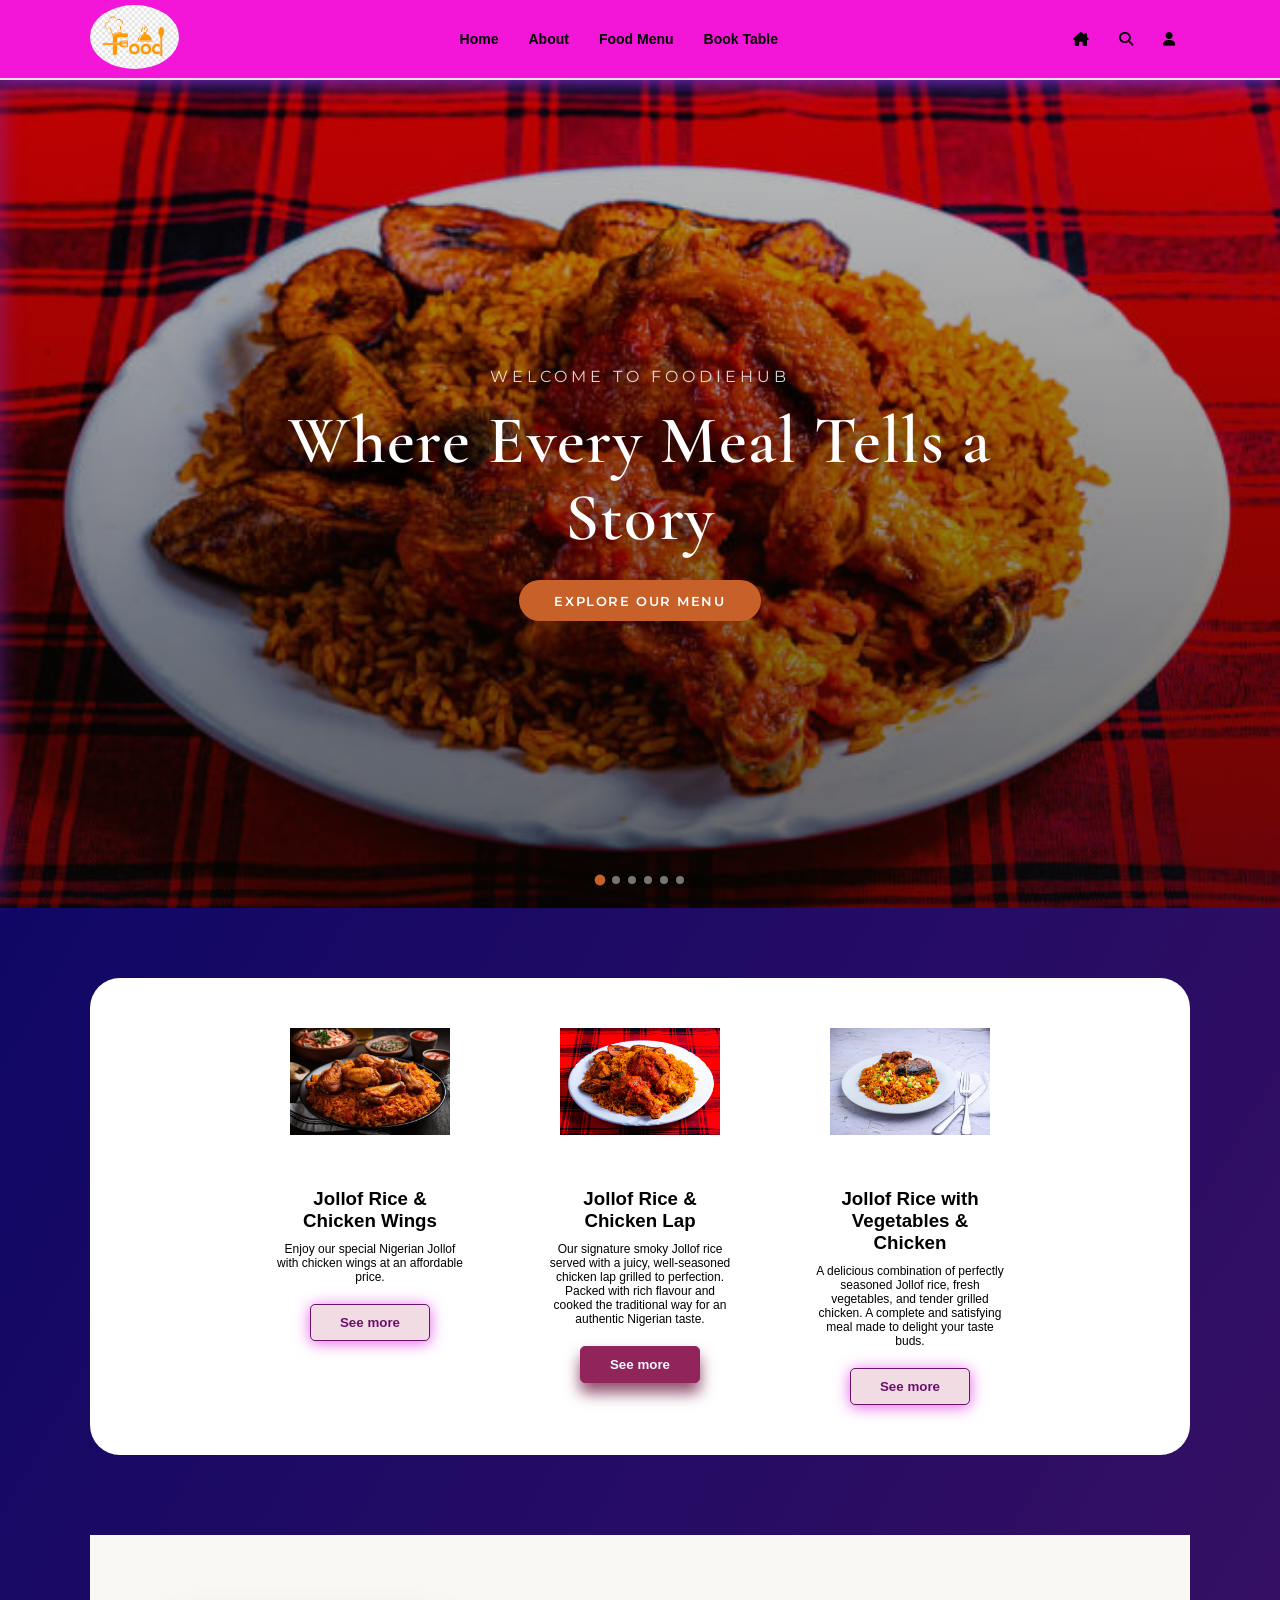
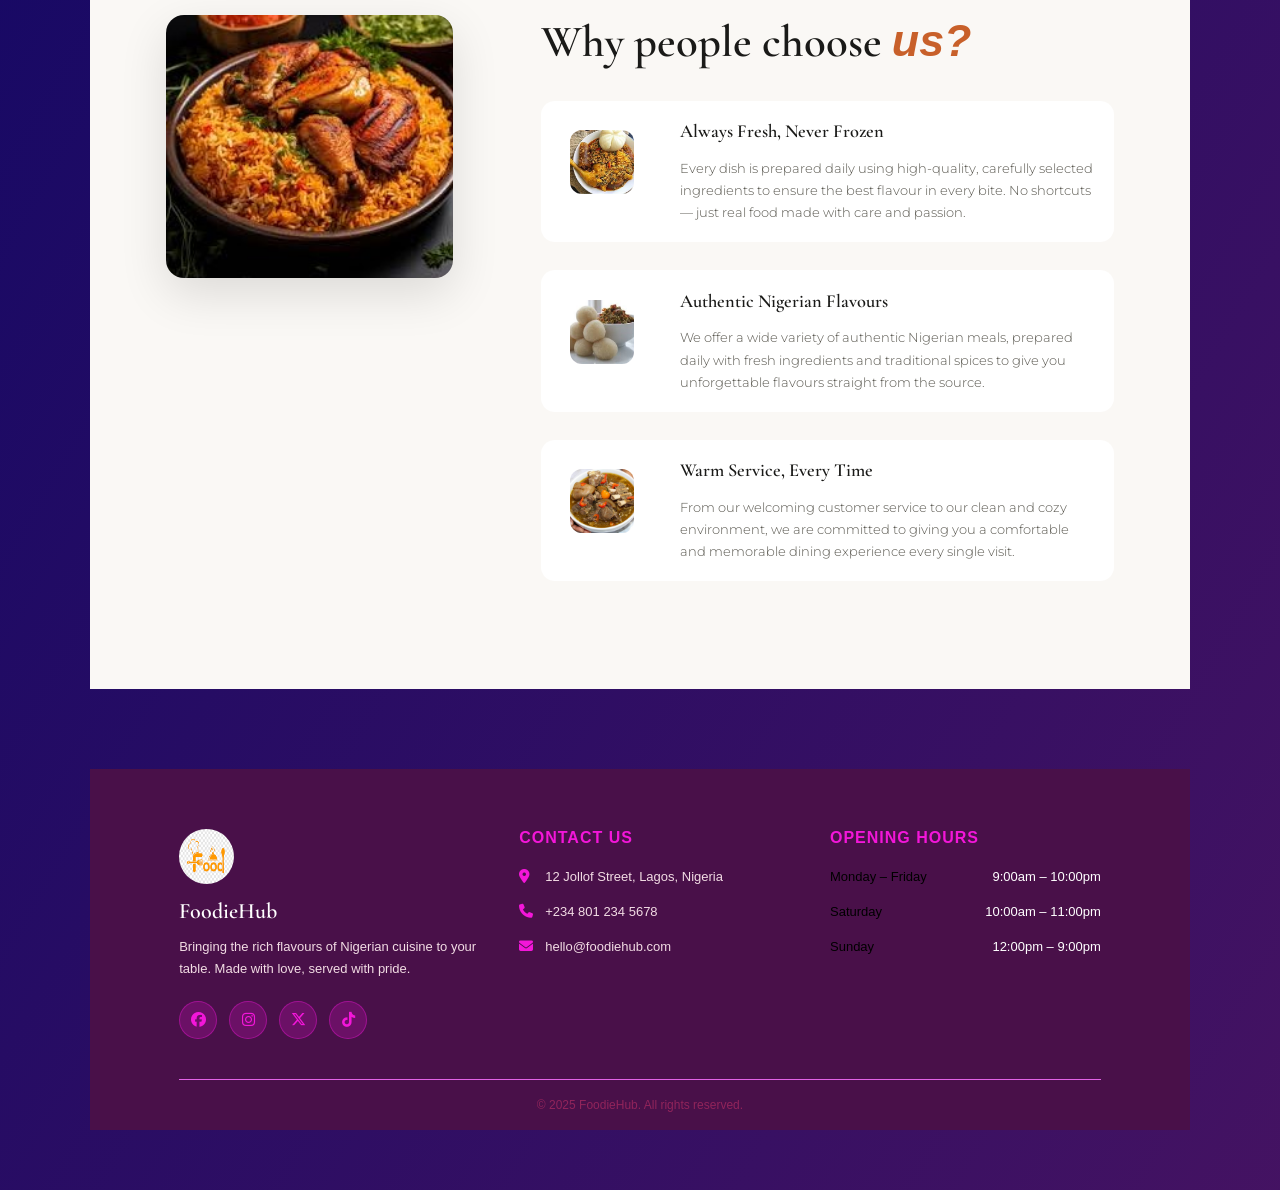
==== commit 241d0228: "Major website updates" ====
--- a/index.html
+++ b/index.html
@@ -9,7 +9,204 @@
     <link href="https://fonts.googleapis.com/css2?family=Cormorant+Garamond:ital,wght@0,300;0,400;0,600;1,300;1,400&family=Montserrat:wght@200;300;400;500;700&display=swap" rel="stylesheet">
     <link rel="stylesheet" href="https://cdnjs.cloudflare.com/ajax/libs/font-awesome/6.5.0/css/all.min.css">
     <link rel="stylesheet" href="style.css">
-    <title>Food website</title>
+    <title>FoodieHub — Home</title>
+
+    <style>
+        /* ── SLIDER ── */
+        .slider {
+            position: relative;
+            width: 100vw;
+            left: 50%;
+            right: 50%;
+            margin-left: -50vw;
+            margin-right: -50vw;
+            height: 92vh;
+            overflow: hidden;
+        }
+
+        .slide {
+            position: absolute;
+            inset: 0;
+            background-size: cover;
+            background-position: center;
+            opacity: 0;
+            transition: opacity 1.2s ease-in-out;
+            z-index: 0;
+        }
+
+        .slide.active {
+            opacity: 1;
+            z-index: 1;
+        }
+
+        .slide .overlay {
+            position: absolute;
+            inset: 0;
+            background: linear-gradient(
+                to bottom,
+                rgba(10, 6, 2, 0.25) 0%,
+                rgba(10, 6, 2, 0.62) 100%
+            );
+            display: flex;
+            flex-direction: column;
+            align-items: center;
+            justify-content: center;
+            text-align: center;
+            padding: 2rem;
+            gap: 1rem;
+        }
+
+        .slide .overlay h2 {
+            font-family: 'Cormorant Garamond', serif;
+            font-size: clamp(2rem, 6vw, 4.2rem);
+            font-weight: 600;
+            color: #fff;
+            line-height: 1.15;
+            letter-spacing: 0.02em;
+            text-shadow: 0 2px 24px rgba(0,0,0,0.4);
+            max-width: 820px;
+        }
+
+        .slide .overlay p {
+            font-family: 'Montserrat', sans-serif;
+            font-size: clamp(0.8rem, 2vw, 1rem);
+            font-weight: 400;
+            color: rgba(255,255,255,0.82);
+            letter-spacing: 0.25em;
+            text-transform: uppercase;
+        }
+
+        .slide .overlay .slide-btn {
+            margin-top: 0.5rem;
+            padding: 0.78rem 2.2rem;
+            background: #c8602a;
+            color: #fff;
+            border: none;
+            border-radius: 100px;
+            font-family: 'Montserrat', sans-serif;
+            font-size: 0.82rem;
+            font-weight: 600;
+            letter-spacing: 0.12em;
+            text-transform: uppercase;
+            cursor: pointer;
+            text-decoration: none;
+            transition: background 0.2s, transform 0.15s;
+            display: inline-block;
+        }
+
+        .slide .overlay .slide-btn:hover {
+            background: #b0511f;
+            transform: scale(1.04);
+        }
+
+        /* dots */
+        .slider-dots {
+            position: absolute;
+            bottom: 1.5rem;
+            left: 50%;
+            transform: translateX(-50%);
+            display: flex;
+            gap: 0.5rem;
+            z-index: 10;
+        }
+
+        .slider-dot {
+            width: 8px;
+            height: 8px;
+            border-radius: 50%;
+            background: rgba(255,255,255,0.45);
+            border: none;
+            cursor: pointer;
+            transition: background 0.3s, transform 0.3s;
+            padding: 0;
+        }
+
+        .slider-dot.active {
+            background: #c8602a;
+            transform: scale(1.35);
+        }
+
+        /* ── WHY CHOOSE US ── */
+        .main_slide2 {
+            display: flex;
+            gap: 3rem;
+            padding: 5rem 6vw;
+            align-items: flex-start;
+            background: #faf8f5;
+        }
+
+        .foodimg img {
+            width: 380px;
+            max-width: 100%;
+            border-radius: 18px;
+            object-fit: cover;
+            box-shadow: 0 16px 48px rgba(0,0,0,0.12);
+        }
+
+        .question {
+            flex: 1;
+        }
+
+        .question > div:first-child h2 {
+            font-family: 'Cormorant Garamond', serif;
+            font-size: clamp(1.8rem, 3.5vw, 2.8rem);
+            font-weight: 600;
+            color: #1a1a18;
+            margin-bottom: 2rem;
+        }
+
+        .question > div:first-child h2 em {
+            color: #c8602a;
+            font-style: italic;
+        }
+
+        .q-ans {
+            display: flex;
+            align-items: flex-start;
+            gap: 1rem;
+            margin-bottom: 1.75rem;
+            padding: 1.2rem;
+            border-radius: 14px;
+            transition: background 0.2s;
+        }
+
+        .q-ans:hover {
+            background: #f0ede8;
+        }
+
+        .q-ans img {
+            width: 64px;
+            height: 64px;
+            border-radius: 12px;
+            object-fit: cover;
+            flex-shrink: 0;
+        }
+
+        .q-ans h4 {
+            font-family: 'Cormorant Garamond', serif;
+            font-size: 1.15rem;
+            font-weight: 600;
+            color: #1a1a18;
+            margin-bottom: 0.3rem;
+        }
+
+        .q-ans p {
+            font-family: 'Montserrat', sans-serif;
+            font-size: 0.82rem;
+            color: #5a5850;
+            line-height: 1.7;
+            font-weight: 300;
+        }
+
+        @media (max-width: 768px) {
+            .main_slide2 {
+                flex-direction: column;
+                padding: 3rem 5vw;
+            }
+            .foodimg img { width: 100%; }
+            .slider { height: 70vh; }
+        }
+    </style>
 </head>
 <body>
     <div class="overlay" id="overlay"></div>
@@ -27,24 +224,17 @@
 
     <header>
         <div class="header">
-
-         
             <div class="logo">
                 <img src="./images/flogo.png" alt="Logo">
             </div>
-
             <div class="headerbar">
                 <ul>
-                    <li>
-                        <i class="fa-solid fa-magnifying-glass searchicon" id="mob-search-toggle"></i>
-                    </li>
+                    <li><i class="fa-solid fa-magnifying-glass searchicon" id="mob-search-toggle"></i></li>
                     <div class="search" id="mob-search">
                         <input type="search" placeholder="Search…">
                         <i class="fa-solid fa-magnifying-glass srchicon"></i>
                     </div>
-                    <a href="#">
-                        <li><i class="fa-solid fa-user"></i></li>
-                    </a>
+                    <a href="#"><li><i class="fa-solid fa-user"></i></li></a>
                 </ul>
                 <div class="bar" id="hamburger">
                     <i class="fa-solid fa-bars"></i>
@@ -59,179 +249,200 @@
                     <a href="Booking.html"><li>Book Table</li></a>
                 </ul>
             </div>
-
-                     <div class="account">
+            <div class="account">
                 <ul>
-                    <a href="#">
-                        <li><i class="fa-solid fa-house-chimney"></i></li>
-                    </a>
-                    <a href="#">
-                        <li>
-                            <i class="fa-solid fa-magnifying-glass searchicon" id="desk-search-toggle"></i>
-                        </li>
-                    </a>
+                    <a href="#"><li><i class="fa-solid fa-house-chimney"></i></li></a>
+                    <a href="#"><li><i class="fa-solid fa-magnifying-glass searchicon" id="desk-search-toggle"></i></li></a>
                     <div class="search" id="desk-search">
                         <input type="search" placeholder="Search…">
                         <i class="fa-solid fa-magnifying-glass srchicon"></i>
                     </div>
-                    <a href="#">
-                        <li><i class="fa-solid fa-user"></i></li>
-                    </a>
+                    <a href="#"><li><i class="fa-solid fa-user"></i></li></a>
                 </ul>
             </div>
-
         </div>
     </header>
+
     <div class="home">
-        <div class="main_slide">
-            <div>
-                <h1>Enjoy<span>Delicious and healthy food</span> for your wellbeing</h1>
-                <p>
-                     At FoodieHub, we serve authentic Nigerian dishes made from fresh, locally sourced ingredients.
-                      From rich Jollof rice to flavorful soups and grilled specialties, 
-                     every meal is prepared with passion to give you a true taste of home.</p>
-                     <button class="red_btn">Visit now <i class="fa-solid fa-arrow-right-long"></i></button>
-            </div>
-       <div>
-        <img src="./images/foodhero.jpg" alt="">
-       </div>     
+
+        <!-- HERO SLIDER -->
+        <div class="slider" id="heroSlider">
+
+            <div class="slide active" style="background-image: url('images/istockphoto-1448028228-612x612.jpg');">
+                <div class="overlay">
+                    <p>Welcome to FoodieHub</p>
+                    <h2>Where Every Meal Tells a Story</h2>
+                    <a href="foodmenu.html" class="slide-btn">Explore Our Menu</a>
+                </div>
+            </div>
+
+            <div class="slide" style="background-image: url('images/amala.jpg');">
+                <div class="overlay">
+                    <p>Nigerian Classics</p>
+                    <h2>Amala & Ewedu — A Taste of Home</h2>
+                    <a href="foodmenu.html" class="slide-btn">Order Now</a>
+                </div>
+            </div>
+
+            <div class="slide" style="background-image: url('images/suya.jpg');">
+                <div class="overlay">
+                    <p>Fresh Off the Grill</p>
+                    <h2>Smoky Suya, Seasoned to Perfection</h2>
+                    <a href="foodmenu.html" class="slide-btn">See Grill Menu</a>
+                </div>
+            </div>
+
+            <div class="slide" style="background-image: url('images/plantain.jpg');">
+                <div class="overlay">
+                    <p>Rice Dishes</p>
+                    <h2>Fried Rice & Sweet Plantain — Pure Comfort</h2>
+                    <a href="foodmenu.html" class="slide-btn">View Menu</a>
+                </div>
+            </div>
+
+            <div class="slide" style="background-image: url('images/tilapia.jpg');">
+                <div class="overlay">
+                    <p>Grills &amp; Seafood</p>
+                    <h2>Char-Grilled Tilapia, Crisp &amp; Flavourful</h2>
+                    <a href="foodmenu.html" class="slide-btn">Order Now</a>
+                </div>
+            </div>
+
+            <div class="slide" style="background-image: url('images/chapman.jpg');">
+                <div class="overlay">
+                    <p>Drinks &amp; Refreshments</p>
+                    <h2>Cool Down with a Classic Chapman Cocktail</h2>
+                    <a href="foodmenu.html" class="slide-btn">See Drinks</a>
+                </div>
+            </div>
+
+            <!-- Dots -->
+            <div class="slider-dots" id="sliderDots"></div>
         </div>
+
+        <!-- FOOD ITEMS -->
         <div class="food-items">
             <div class="item">
                 <div>
-                    <img src="images/food.jpg" alt="food item">
-                </div>
-                <h3>Jollof rice & chicken wings</h3>
+                    <img src="images/food.jpg" alt="Jollof rice and chicken wings">
+                </div>
+                <h3>Jollof Rice & Chicken Wings</h3>
                 <p>Enjoy our special Nigerian Jollof with chicken wings at an affordable price.</p>
                 <button class="white_btn">See more</button>
             </div>
-             <div class="item">
+            <div class="item">
                 <div>
-                    <img src="images/istockphoto-1448028228-612x612.jpg" alt="food item">
-                </div>
-                <h3>Jollof rice & chicken lap</h3>
-                <p>Our signature smoky Jollof rice served with a juicy, well-seasoned chicken lap grilled to perfection. 
-                    Packed with rich flavor and cooked in the traditional way for an authentic Nigerian taste.</p>
+                    <img src="images/istockphoto-1448028228-612x612.jpg" alt="Jollof rice and chicken lap">
+                </div>
+                <h3>Jollof Rice & Chicken Lap</h3>
+                <p>Our signature smoky Jollof rice served with a juicy, well-seasoned chicken lap grilled to perfection.
+                    Packed with rich flavour and cooked the traditional way for an authentic Nigerian taste.</p>
                 <button class="red_btn">See more</button>
             </div>
-             <div class="item">
+            <div class="item">
                 <div>
-                    <img src="images/herosec.jpg" alt="food item">
-                </div>
-                <h3>Jollof rice with vegetables with chicken</h3>
-                <p>A delicious combination of perfectly seasoned Jollof rice, fresh vegetables, and tender grilled chicken. 
+                    <img src="images/herosec.jpg" alt="Jollof rice with vegetables and chicken">
+                </div>
+                <h3>Jollof Rice with Vegetables & Chicken</h3>
+                <p>A delicious combination of perfectly seasoned Jollof rice, fresh vegetables, and tender grilled chicken.
                     A complete and satisfying meal made to delight your taste buds.</p>
                 <button class="white_btn">See more</button>
             </div>
-            
         </div>
+
+        <!-- WHY CHOOSE US -->
         <div class="main_slide2">
             <div class="foodimg">
-                <img src="images/images (2).jpg" alt="" width="500px">
+                <img src="images/images (2).jpg" alt="FoodieHub dishes">
             </div>
             <div class="question">
                 <div>
-                    <h2>Why people choose us?</h2>
+                    <h2>Why people choose <em>us?</em></h2>
                 </div>
                 <div>
                     <div class="q-ans">
                         <div>
-                            <img src="images/download (1).jpg" alt="" width="500px">
-                        </div>
-                        <div>
-                            <h4>Choose your favourite</h4>
-                            <p>At our restaurant, freshness comes first. Every dish is prepared daily using high-quality,
-                                 carefully selected ingredients to ensure the best flavor and quality in every bite. We don’t believe in shortcuts — no frozen meals,
-                                 no reheated plates — just real food made with care and passion.</p>
-                        </div>
-                    </div>
-                       <div class="q-ans">
-                        <div>
-                            <img src="images/pounded yam.jpg" alt="" width="500px">
-                        </div>
-                        <div>
-                            <h4>Choose your favourite</h4>
-                            <p>We offer a wide variety of authentic Nigerian meals, prepared daily with fresh
-                                 ingredients and traditional spices to give you unforgettable flavors.</p>
-                        </div>
-                    </div>
-                       <div class="q-ans">
-                        <div>
-                            <img src="images/peppersoup.jpg" alt="" width="500px">
-                        </div>
-                        <div>
-                            <h4>Choose your favourite</h4>
-                            <p>From our warm customer service to our clean and cozy environment,
-                                 we are committed to giving you a comfortable and memorable dining experience.</p>
+                            <img src="images/download (1).jpg" alt="Fresh ingredients">
+                        </div>
+                        <div>
+                            <h4>Always Fresh, Never Frozen</h4>
+                            <p>Every dish is prepared daily using high-quality, carefully selected ingredients to ensure the best flavour in every bite. No shortcuts — just real food made with care and passion.</p>
+                        </div>
+                    </div>
+                    <div class="q-ans">
+                        <div>
+                            <img src="images/pounded yam.jpg" alt="Authentic Nigerian meals">
+                        </div>
+                        <div>
+                            <h4>Authentic Nigerian Flavours</h4>
+                            <p>We offer a wide variety of authentic Nigerian meals, prepared daily with fresh ingredients and traditional spices to give you unforgettable flavours straight from the source.</p>
+                        </div>
+                    </div>
+                    <div class="q-ans">
+                        <div>
+                            <img src="images/peppersoup.jpg" alt="Great dining experience">
+                        </div>
+                        <div>
+                            <h4>Warm Service, Every Time</h4>
+                            <p>From our welcoming customer service to our clean and cozy environment, we are committed to giving you a comfortable and memorable dining experience every single visit.</p>
                         </div>
                     </div>
                 </div>
             </div>
         </div>
-        
+
+        <!-- FOOTER -->
         <footer class="footer">
-    <div class="footer-container">
-
-    
-        <div class="footer-col footer-brand">
-            <img src="./images/flogo.png" alt="FoodieHub Logo">
-            <span>FoodieHub</span>
-            <p>Bringing the rich flavours of Nigerian cuisine to your table. Made with love, served with pride.</p>
-            <div class="social-icons">
-                <a href="#"><i class="fa-brands fa-facebook"></i></a>
-                <a href="#"><i class="fa-brands fa-instagram"></i></a>
-                <a href="#"><i class="fa-brands fa-x-twitter"></i></a>
-                <a href="#"><i class="fa-brands fa-tiktok"></i></a>
-            </div>
-        </div>
-        <div class="footer-col">
-            <h3>Contact Us</h3>
-            <ul>
-                <li><i class="fa-solid fa-location-dot"></i> 12 Jollof Street, Lagos, Nigeria</li>
-                <li><i class="fa-solid fa-phone"></i> +234 801 234 5678</li>
-                <li><i class="fa-solid fa-envelope"></i> hello@foodiehub.com</li>
-            </ul>
-        </div>
-
-         <div class="footer-col">
-            <h3>Opening Hours</h3>
-            <ul>
-                <li><span>Monday – Friday</span> <span>9:00am – 10:00pm</span></li>
-                <li><span>Saturday</span> <span>10:00am – 11:00pm</span></li>
-                <li><span>Sunday</span> <span>12:00pm – 9:00pm</span></li>
-            </ul>
-        </div>
-
-    </div>
-
-    <div class="footer-bottom">
-        <p>&copy; 2025 FoodieHub. All rights reserved.</p>
-    </div>
-</footer>
-    </div>
+            <div class="footer-container">
+                <div class="footer-col footer-brand">
+                    <img src="./images/flogo.png" alt="FoodieHub Logo">
+                    <span>FoodieHub</span>
+                    <p>Bringing the rich flavours of Nigerian cuisine to your table. Made with love, served with pride.</p>
+                    <div class="social-icons">
+                        <a href="#"><i class="fa-brands fa-facebook"></i></a>
+                        <a href="#"><i class="fa-brands fa-instagram"></i></a>
+                        <a href="#"><i class="fa-brands fa-x-twitter"></i></a>
+                        <a href="#"><i class="fa-brands fa-tiktok"></i></a>
+                    </div>
+                </div>
+                <div class="footer-col">
+                    <h3>Contact Us</h3>
+                    <ul>
+                        <li><i class="fa-solid fa-location-dot"></i> 12 Jollof Street, Lagos, Nigeria</li>
+                        <li><i class="fa-solid fa-phone"></i> +234 801 234 5678</li>
+                        <li><i class="fa-solid fa-envelope"></i> hello@foodiehub.com</li>
+                    </ul>
+                </div>
+                <div class="footer-col">
+                    <h3>Opening Hours</h3>
+                    <ul>
+                        <li><span>Monday – Friday</span> <span>9:00am – 10:00pm</span></li>
+                        <li><span>Saturday</span> <span>10:00am – 11:00pm</span></li>
+                        <li><span>Sunday</span> <span>12:00pm – 9:00pm</span></li>
+                    </ul>
+                </div>
+            </div>
+            <div class="footer-bottom">
+                <p>&copy; 2025 FoodieHub. All rights reserved.</p>
+            </div>
+        </footer>
+
+    </div><!-- /home -->
 
     <script>
+        /* ── SIDEBAR ── */
         const hamburger = document.getElementById('hamburger');
         const sidebar   = document.getElementById('sidebar');
         const overlay   = document.getElementById('overlay');
 
-        function openSidebar() {
-            sidebar.classList.add('open');
-            overlay.classList.add('open');
-            hamburger.classList.add('open');
-        }
-        function closeSidebar() {
-            sidebar.classList.remove('open');
-            overlay.classList.remove('open');
-            hamburger.classList.remove('open');
-        }
+        function openSidebar()  { sidebar.classList.add('open');    overlay.classList.add('open');    hamburger.classList.add('open'); }
+        function closeSidebar() { sidebar.classList.remove('open'); overlay.classList.remove('open'); hamburger.classList.remove('open'); }
 
         hamburger.addEventListener('click', () =>
             sidebar.classList.contains('open') ? closeSidebar() : openSidebar()
         );
         overlay.addEventListener('click', closeSidebar);
 
-        // Search toggles
         function bindSearch(toggleId, searchId) {
             document.getElementById(toggleId).addEventListener('click', () => {
                 const el = document.getElementById(searchId);
@@ -241,6 +452,44 @@
         }
         bindSearch('desk-search-toggle', 'desk-search');
         bindSearch('mob-search-toggle',  'mob-search');
+
+        /* ── AUTO-PLAY SLIDER ── */
+        const slides    = document.querySelectorAll('.slide');
+        const dotsWrap  = document.getElementById('sliderDots');
+        let   current   = 0;
+        let   timer     = null;
+        const INTERVAL  = 4500;
+
+        // Build dots
+        slides.forEach((_, i) => {
+            const dot = document.createElement('button');
+            dot.className = 'slider-dot' + (i === 0 ? ' active' : '');
+            dot.setAttribute('aria-label', `Go to slide ${i + 1}`);
+            dot.addEventListener('click', () => goTo(i));
+            dotsWrap.appendChild(dot);
+        });
+
+        function getDots() { return document.querySelectorAll('.slider-dot'); }
+
+        function goTo(index) {
+            slides[current].classList.remove('active');
+            getDots()[current].classList.remove('active');
+            current = (index + slides.length) % slides.length;
+            slides[current].classList.add('active');
+            getDots()[current].classList.add('active');
+        }
+
+        function next() { goTo(current + 1); }
+
+        function startTimer() { timer = setInterval(next, INTERVAL); }
+        function resetTimer()  { clearInterval(timer); startTimer(); }
+
+        // Pause on hover
+        const sliderEl = document.getElementById('heroSlider');
+        sliderEl.addEventListener('mouseenter', () => clearInterval(timer));
+        sliderEl.addEventListener('mouseleave', startTimer);
+
+        startTimer();
     </script>
 </body>
 </html>
--- a/style.css
+++ b/style.css
@@ -7,7 +7,10 @@
     color: black;
     font-family: Verdana, Geneva, Tahoma, sans-serif;
 }
-
+body{
+    background: linear-gradient(120deg, rgb(7, 7, 240), rgb(223, 42, 243), rgb(16, 218, 16), rgb(239, 228, 8)) 0% 0% / 400% 400%;
+    animation: 5s ease 0s infinite normal none running gradientShift;
+}
 .logo img {
     height: 4rem;
     border-radius: 50%;
@@ -23,12 +26,12 @@
     box-shadow: 0 2px 20px blueviolet;
     position: relative;
     z-index: 1000;
-    
-}
-
+     transition: all 0.5s ease-in;
+}
 .header ul {
     display: flex;
     align-items: center;
+     transition: all 0.5s ease-in;
 }
 
 .header ul li:hover {
@@ -38,6 +41,7 @@
     padding: 0 15px;
     font-size: 14px;
     font-weight: bold;
+     transition: all 0.5s ease-in;
 }
 .account { 
     flex: 0.1;
@@ -82,6 +86,34 @@
      font-size: 22px;
      transition: 
      color 0.2s;
+}
+
+.slider {
+  position: relative;
+  width: 100%;
+  height: 100vh;
+}
+.slide{
+  position: absolute;
+  width: 100%;
+  height: 100%;
+  background-size: cover;
+  background-position: center;
+  opacity: 0;
+  transition: opacity 1.5s ease-in-out;
+}
+.slide.active {
+  opacity: 1;
+}
+.overlay {
+  height: 100%;
+  display: flex;
+  flex-direction: column;
+  justify-content: center;
+  align-items: center;
+  color: white;
+  text-align: center;
+  padding: 20px;
 }
 .bar i:hover {
      color: rgb(107, 16, 107);
@@ -175,8 +207,12 @@
     color: #fff;
 }
 @media only screen and (max-width: 1024px) {
-    .nav { display: none; }
-    .header > .account { display: none; }
+    .nav { 
+        display: none;
+     }
+    .header > .account { 
+        display: none; 
+    }
 
     .headerbar {
         display: flex;
@@ -192,20 +228,47 @@
         font-size: 16px;
         cursor: pointer;
     }
-    .headerbar .search { width: 160px; }
-
-    .headerbar .bar { display: flex; }
+    .headerbar .search { 
+        width: 160px;
+    }
+    .headerbar .bar {
+         display: flex;
+         }
 }
 @media only screen and (max-width: 480px) {
-    .header { padding: 0 4vw; }
-    .logo img { width: 70px; height: 70px; }
-
-    .headerbar .search { width: 120px; }
-    .headerbar ul li { padding: 0 7px; font-size: 15px; }
+    .header { 
+        padding: 0 4vw; 
+    }
+    .logo img {
+         width: 70px;
+          height: 70px; 
+    }
+
+    .headerbar .search { 
+        width: 120px; 
+    }
+    .headerbar ul li {
+         padding: 0 7px;
+          font-size: 15px; }
 }
 .home {
-    background-color: rgb(243, 232, 212);
+      background: linear-gradient(120deg, rgb(5, 5, 102), rgb(89, 23, 97), rgb(218, 16, 167), rgb(148, 83, 179)) 0% 0% / 400% 400%;
+    animation: 10s ease 0s infinite normal none running gradientShift ;
     padding: 0 7vw 60px;
+}
+@keyframes gradientShift{
+    0%{
+        background-position: 0px 50%;
+
+    }
+    50%{
+        background-position: 100% 50%;
+        
+    }
+    100%{
+        background-position: 0% 50%;
+
+    }
 }
 
 .main_slide {
@@ -1484,4 +1547,767 @@
         font-size: 13px;
         padding: 13px;
     }
-}   +}   
+.booking-success {
+    text-align: center;
+    padding: 20px 0;
+    animation: fadeIn 0.4s ease;
+}
+
+@keyframes fadeIn {
+    from { opacity: 0; transform: translateY(16px); }
+    to   { opacity: 1; transform: translateY(0); }
+}
+
+.booking-success .success-icon {
+    font-size: 56px;
+    color: rgb(243, 22, 217);
+    margin-bottom: 20px;
+}
+
+.booking-success h2 {
+    color: #fff;
+    font-size: 28px;
+    margin-bottom: 12px;
+}
+
+.booking-success > p {
+    color: rgb(242, 220, 228);
+    font-size: 14px;
+    line-height: 1.7;
+    margin-bottom: 24px;
+}
+
+.success-details {
+    background: rgba(255, 255, 255, 0.07);
+    border: 1.5px solid rgba(243, 22, 217, 0.3);
+    border-radius: 12px;
+    padding: 20px 24px;
+    display: inline-block;
+    text-align: left;
+    min-width: 260px;
+    margin-bottom: 10px;
+}
+
+.success-details p {
+    color: rgb(242, 220, 228);
+    font-size: 14px;
+    margin: 8px 0;
+    display: flex;
+    align-items: center;
+    gap: 10px;
+}
+
+.success-details p i {
+    color: rgb(243, 22, 217);
+    width: 16px;
+}  .toast-container {
+      position: fixed;
+      bottom: 1.5rem;
+      left: 50%;
+      transform: translateX(-50%);
+      z-index: 9999;
+      display: flex;
+      flex-direction: column;
+      align-items: center;
+      gap: .5rem;
+      pointer-events: none;
+    }
+
+    .toast {
+      background: #1a1a18;
+      color: #fff;
+      font-family: 'DM Sans', sans-serif;
+      font-size: .85rem;
+      font-weight: 500;
+      padding: .65rem 1.2rem;
+      border-radius: 100px;
+      display: flex;
+      align-items: center;
+      gap: .55rem;
+      box-shadow: 0 8px 24px rgba(0,0,0,.22);
+      animation: toastIn .3s cubic-bezier(.4,0,.2,1) forwards;
+      pointer-events: auto;
+      white-space: nowrap;
+    }
+
+    .toast.removing {
+      animation: toastOut .3s cubic-bezier(.4,0,.2,1) forwards;
+    }
+
+    .toast i { color: #c8602a; font-size: .8rem; }
+
+    @keyframes toastIn {
+      from { opacity: 0; transform: translateY(12px) scale(.95); }
+      to   { opacity: 1; transform: translateY(0)   scale(1); }
+    }
+    @keyframes toastOut {
+      from { opacity: 1; transform: translateY(0)   scale(1); }
+      to   { opacity: 0; transform: translateY(12px) scale(.95); }
+    }
+    .popup-stack {
+      position: fixed;
+      bottom: 5.5rem;
+      right: 1.5rem;
+      z-index: 9990;
+      display: flex;
+      flex-direction: column-reverse;
+      gap: .65rem;
+      pointer-events: none;
+      max-width: 300px;
+    }
+
+    .popup-card {
+      background: #fff;
+      border: 1px solid #e5e0d8;
+      border-radius: 14px;
+      box-shadow: 0 12px 36px rgba(0,0,0,.14);
+      display: flex;
+      align-items: center;
+      gap: .85rem;
+      padding: .75rem 1rem;
+      pointer-events: auto;
+      animation: popupIn .35s cubic-bezier(.34,1.56,.64,1) forwards;
+      position: relative;
+      overflow: hidden;
+    }
+
+    .popup-card::before {
+      content: '';
+      position: absolute;
+      left: 0; top: 0; bottom: 0;
+      width: 4px;
+      background: #c8602a;
+      border-radius: 4px 0 0 4px;
+    }
+
+    .popup-card.removing {
+      animation: popupOut .28s cubic-bezier(.4,0,.2,1) forwards;
+    }
+
+    .popup-card__icon {
+      width: 52px;
+      height: 52px;
+      background: #fdf3ec;
+      border-radius: 10px;
+      display: flex;
+      align-items: center;
+      justify-content: center;
+      flex-shrink: 0;
+      color: #c8602a;
+      font-size: 1rem;
+      overflow: hidden;
+    }
+
+    .popup-card__icon img {
+      width: 100%;
+      height: 100%;
+      object-fit: cover;
+      border-radius: 10px;
+    }
+
+    .popup-card__body {
+      flex: 1;
+      min-width: 0;
+    }
+
+    .popup-card__label {
+      font-family: 'DM Sans', sans-serif;
+      font-size: .68rem;
+      font-weight: 600;
+      text-transform: uppercase;
+      letter-spacing: .07em;
+      color: #c8602a;
+      margin-bottom: 2px;
+    }
+
+    .popup-card__name {
+      font-family: 'DM Serif Display', serif;
+      font-size: .95rem;
+      color: #1a1a18;
+      line-height: 1.25;
+      white-space: nowrap;
+      overflow: hidden;
+      text-overflow: ellipsis;
+    }
+
+    .popup-card__meta {
+      font-family: 'DM Sans', sans-serif;
+      font-size: .75rem;
+      color: #7a7870;
+      margin-top: 2px;
+      display: flex;
+      align-items: center;
+      gap: .35rem;
+    }
+
+    .popup-card__meta i { font-size: .65rem; color: #c8602a; }
+
+    .popup-card__dismiss {
+      background: none;
+      border: none;
+      color: #c0bbb5;
+      cursor: pointer;
+      font-size: .75rem;
+      padding: .2rem;
+      flex-shrink: 0;
+      border-radius: 4px;
+      transition: color .15s;
+    }
+    .popup-card__dismiss:hover { color: #1a1a18; }
+
+    .popup-card__progress {
+      position: absolute;
+      bottom: 0; left: 0;
+      height: 2px;
+      background: #c8602a;
+      opacity: .35;
+      border-radius: 0 0 14px 14px;
+      animation: progressShrink 3s linear forwards;
+    }
+
+    @keyframes progressShrink {
+      from { width: 100%; }
+      to   { width: 0%; }
+    }
+
+    @keyframes popupIn {
+      from { opacity: 0;
+         transform: translateX(30px) scale(.95);
+         }
+      to   { opacity: 1;
+         transform: translateX(0)  
+           scale(1);
+           }
+    }
+    @keyframes popupOut {
+      from { opacity: 1; transform: translateX(0)    scale(1); }
+      to   { opacity: 0; transform: translateX(30px) scale(.95); }
+    }
+
+    @media (max-width: 480px) {
+      .popup-stack {
+        right: .75rem;
+        bottom: 5rem;
+        max-width: calc(100vw - 1.5rem);
+      }
+    }
+
+    /* ── FOOD DETAIL MODAL ── */
+    .fdm-overlay {
+      position: fixed;
+      inset: 0;
+      background: rgba(10,8,6,.72);
+      backdrop-filter: blur(6px);
+      -webkit-backdrop-filter: blur(6px);
+      z-index: 5000;
+      display: flex;
+      align-items: center;
+      justify-content: center;
+      padding: 1.5rem;
+      opacity: 0;
+      pointer-events: none;
+      transition: opacity .3s;
+    }
+    .fdm-overlay.open {
+      opacity: 1;
+      pointer-events: auto;
+    }
+
+    .fdm {
+      background: #fff;
+      border-radius: 22px;
+      width: 100%;
+      max-width: 780px;
+      max-height: 90vh;
+      overflow: hidden;
+      display: flex;
+      flex-direction: column;
+      box-shadow: 0 32px 80px rgba(0,0,0,.35);
+      transform: translateY(24px) scale(.97);
+      transition: transform .35s cubic-bezier(.34,1.2,.64,1), opacity .3s;
+      opacity: 0;
+    }
+    .fdm-overlay.open .fdm {
+      transform: translateY(0) scale(1);
+      opacity: 1;
+    }
+
+    /* image hero */
+    .fdm__hero {
+      position: relative;
+      height: 260px;
+      flex-shrink: 0;
+      overflow: hidden;
+      background: #f0ede8;
+    }
+    .fdm__hero img {
+      width: 100%;
+      height: 100%;
+      object-fit: cover;
+      display: block;
+    }
+    .fdm__hero-overlay {
+      position: absolute;
+      inset: 0;
+      background: linear-gradient(to top, rgba(0,0,0,.55) 0%, transparent 55%);
+    }
+    .fdm__badge {
+      position: absolute;
+      top: 14px;
+      left: 14px;
+      background: #c8602a;
+      color: #fff;
+      font-family: 'DM Sans', sans-serif;
+      font-size: .68rem;
+      font-weight: 700;
+      letter-spacing: .07em;
+      text-transform: uppercase;
+      padding: .28rem .75rem;
+      border-radius: 100px;
+    }
+    .fdm__close {
+      position: absolute;
+      top: 14px;
+      right: 14px;
+      width: 36px; height: 36px;
+      border-radius: 50%;
+      background: rgba(255,255,255,.2);
+      backdrop-filter: blur(4px);
+      border: 1px solid rgba(255,255,255,.35);
+      color: #fff;
+      font-size: .9rem;
+      cursor: pointer;
+      display: flex;
+      align-items: center;
+      justify-content: center;
+      transition: background .2s;
+    }
+    .fdm__close:hover { background: rgba(255,255,255,.38); }
+
+    .fdm__hero-title {
+      position: absolute;
+      bottom: 16px;
+      left: 20px;
+      right: 20px;
+    }
+    .fdm__hero-cat {
+      font-family: 'DM Sans', sans-serif;
+      font-size: .7rem;
+      font-weight: 600;
+      text-transform: uppercase;
+      letter-spacing: .09em;
+      color: rgba(255,255,255,.75);
+      margin-bottom: 4px;
+    }
+    .fdm__hero-name {
+      font-family: 'DM Serif Display', serif;
+      font-size: clamp(1.3rem, 4vw, 1.75rem);
+      color: #fff;
+      line-height: 1.15;
+    }
+
+    /* body */
+    .fdm__body {
+      overflow-y: auto;
+      padding: 1.5rem 1.75rem 2rem;
+      flex: 1;
+      display: flex;
+      flex-direction: column;
+      gap: 1.4rem;
+    }
+
+    /* stars + price row */
+    .fdm__meta {
+      display: flex;
+      align-items: center;
+      justify-content: space-between;
+      flex-wrap: wrap;
+      gap: .75rem;
+    }
+    .fdm__stars { display: flex; align-items: center; gap: 4px; }
+    .fdm__stars i { font-size: .8rem; color: #f0a500; }
+    .fdm__stars i.fa-regular { color: #e5e0d8; }
+    .fdm__stars-count {
+      font-family: 'DM Sans', sans-serif;
+      font-size: .8rem;
+      color: #7a7870;
+      margin-left: .3rem;
+    }
+    .fdm__price {
+      font-family: 'DM Serif Display', serif;
+      font-size: 1.55rem;
+      color: #c8602a;
+      line-height: 1;
+    }
+    .fdm__price small {
+      font-family: 'DM Sans', sans-serif;
+      font-size: .7rem;
+      color: #7a7870;
+      font-weight: 400;
+      margin-left: .2rem;
+    }
+
+    /* description */
+    .fdm__desc-label {
+      font-family: 'DM Sans', sans-serif;
+      font-size: .7rem;
+      font-weight: 700;
+      text-transform: uppercase;
+      letter-spacing: .09em;
+      color: #c8602a;
+      margin-bottom: .45rem;
+    }
+    .fdm__desc-text {
+      font-family: 'DM Sans', sans-serif;
+      font-size: .9rem;
+      color: #4a4840;
+      line-height: 1.75;
+    }
+
+    /* nutrition */
+    .fdm__nutrition {
+      background: #f7f5f0;
+      border-radius: 14px;
+      padding: 1.1rem 1.25rem;
+    }
+    .fdm__nutrition-title {
+      font-family: 'DM Sans', sans-serif;
+      font-size: .7rem;
+      font-weight: 700;
+      text-transform: uppercase;
+      letter-spacing: .09em;
+      color: #7a7870;
+      margin-bottom: .85rem;
+      display: flex;
+      align-items: center;
+      gap: .4rem;
+    }
+    .fdm__nutrition-title i { color: #c8602a; }
+    .fdm__nutrition-grid {
+      display: grid;
+      grid-template-columns: repeat(4, 1fr);
+      gap: .65rem;
+    }
+    .fdm__nut-item {
+      background: #fff;
+      border-radius: 10px;
+      padding: .7rem .5rem;
+      text-align: center;
+      border: 1px solid #e5e0d8;
+    }
+    .fdm__nut-value {
+      font-family: 'DM Serif Display', serif;
+      font-size: 1.15rem;
+      color: #1a1a18;
+      line-height: 1;
+    }
+    .fdm__nut-label {
+      font-family: 'DM Sans', sans-serif;
+      font-size: .65rem;
+      color: #7a7870;
+      margin-top: 3px;
+      text-transform: uppercase;
+      letter-spacing: .05em;
+    }
+
+    /* add to cart button */
+    .fdm__footer {
+      padding: 1rem 1.75rem 1.5rem;
+      border-top: 1px solid #e5e0d8;
+      flex-shrink: 0;
+    }
+    .fdm__add-btn {
+      width: 100%;
+      background: #1a1a18;
+      color: #fff;
+      border: none;
+      border-radius: 12px;
+      padding: .95rem 1.5rem;
+      font-family: 'DM Sans', sans-serif;
+      font-size: .92rem;
+      font-weight: 600;
+      cursor: pointer;
+      display: flex;
+      align-items: center;
+      justify-content: center;
+      gap: .6rem;
+      transition: background .2s, transform .15s;
+    }
+    .fdm__add-btn:hover { background: #c8602a; }
+    .fdm__add-btn:active { transform: scale(.98); }
+    .fdm__add-btn.added { background: #2d7a2d; }
+
+    /* make each food card clickable */
+    .food { cursor: pointer; }
+
+    @media (max-width: 600px) {
+      .fdm__hero { height: 200px; }
+      .fdm__body { padding: 1.2rem 1.2rem 1.5rem; }
+      .fdm__footer { padding: .85rem 1.2rem 1.2rem; }
+      .fdm__nutrition-grid { grid-template-columns: repeat(2, 1fr); }
+    }
+
+    /* ── CART FAB ── */
+    .cart-fab {
+      position: fixed;
+      bottom: 2rem;
+      right: 2rem;
+      background: #c8602a;
+      color: #fff;
+      border: none;
+      border-radius: 50%;
+      width: 58px;
+      height: 58px;
+      font-size: 1.3rem;
+      cursor: pointer;
+      box-shadow: 0 6px 22px rgba(200,96,42,.45);
+      z-index: 1100;
+      display: flex;
+      align-items: center;
+      justify-content: center;
+      transition: transform .2s, background .2s;
+    }
+    .cart-fab:hover { background: #b0511f; transform: scale(1.07); }
+    .cart-fab:active { transform: scale(.95); }
+
+    .cart-fab__badge {
+      position: absolute;
+      top: -4px;
+      right: -4px;
+      background: #1a1a18;
+      color: #fff;
+      font-family: 'DM Sans', sans-serif;
+      font-size: .65rem;
+      font-weight: 700;
+      min-width: 20px;
+      height: 20px;
+      border-radius: 100px;
+      display: flex;
+      align-items: center;
+      justify-content: center;
+      padding: 0 4px;
+      display: none;
+    }
+    .cart-fab__badge.visible { display: flex; }
+
+    /* ── CART DRAWER ── */
+    .cart-overlay {
+      position: fixed;
+      inset: 0;
+      background: rgba(0,0,0,.35);
+      z-index: 1200;
+      opacity: 0;
+      pointer-events: none;
+      transition: opacity .3s;
+    }
+    .cart-overlay.open { opacity: 1; pointer-events: auto; }
+
+    .cart-drawer {
+      position: fixed;
+      top: 0;
+      right: 0;
+      height: 100%;
+      width: min(420px, 100vw);
+      background: #f7f5f0;
+      z-index: 1300;
+      display: flex;
+      flex-direction: column;
+      transform: translateX(100%);
+      transition: transform .35s cubic-bezier(.4,0,.2,1);
+      box-shadow: -8px 0 40px rgba(0,0,0,.12);
+    }
+    .cart-drawer.open { transform: translateX(0); }
+
+    .cart-drawer__header {
+      display: flex;
+      align-items: center;
+      justify-content: space-between;
+      padding: 1.4rem 1.5rem 1.2rem;
+      border-bottom: 1px solid #e5e0d8;
+      background: #fff;
+    }
+    .cart-drawer__header h2 {
+      font-family: 'DM Serif Display', serif;
+      font-size: 1.35rem;
+      color: #1a1a18;
+      display: flex;
+      align-items: center;
+      gap: .5rem;
+    }
+    .cart-drawer__header h2 i { color: #c8602a; font-size: 1.1rem; }
+    .cart-close {
+      background: none;
+      border: none;
+      font-size: 1.15rem;
+      color: #7a7870;
+      cursor: pointer;
+      padding: .3rem;
+      border-radius: 6px;
+      transition: color .2s, background .2s;
+    }
+    .cart-close:hover { color: #1a1a18; background: #f0ede8; }
+
+    /* ── CART ITEMS ── */
+    .cart-items {
+      flex: 1;
+      overflow-y: auto;
+      padding: 1rem 1.5rem;
+      display: flex;
+      flex-direction: column;
+      gap: .85rem;
+    }
+
+    .cart-empty {
+      display: flex;
+      flex-direction: column;
+      align-items: center;
+      justify-content: center;
+      height: 100%;
+      gap: .75rem;
+      color: #7a7870;
+    }
+    .cart-empty i { font-size: 2.5rem; color: #e5e0d8; }
+    .cart-empty p { font-family: 'DM Sans', sans-serif; font-size: .9rem; }
+
+    .cart-item {
+      background: #fff;
+      border: 1px solid #e5e0d8;
+      border-radius: 12px;
+      padding: .9rem 1rem;
+      display: flex;
+      align-items: center;
+      gap: .9rem;
+      animation: itemIn .25s ease;
+    }
+    @keyframes itemIn {
+      from { opacity: 0; transform: translateX(10px); }
+      to   { opacity: 1; transform: translateX(0); }
+    }
+
+    .cart-item__name {
+      flex: 1;
+      font-family: 'DM Serif Display', serif;
+      font-size: .95rem;
+      color: #1a1a18;
+      line-height: 1.3;
+    }
+    .cart-item__unit {
+      font-family: 'DM Sans', sans-serif;
+      font-size: .72rem;
+      color: #7a7870;
+      font-weight: 400;
+      margin-top: 2px;
+    }
+
+    .cart-item__qty {
+      display: flex;
+      align-items: center;
+      gap: .4rem;
+    }
+    .qty-btn {
+      background: #f7f5f0;
+      border: 1px solid #e5e0d8;
+      border-radius: 6px;
+      width: 28px;
+      height: 28px;
+      display: flex;
+      align-items: center;
+      justify-content: center;
+      font-size: .75rem;
+      cursor: pointer;
+      color: #1a1a18;
+      transition: background .15s, border-color .15s;
+    }
+    .qty-btn:hover { background: #c8602a; border-color: #c8602a; color: #fff; }
+    .qty-btn.minus:hover { background: #e5e0d8; border-color: #e5e0d8; color: #1a1a18; }
+
+    .qty-value {
+      font-family: 'DM Sans', sans-serif;
+      font-size: .88rem;
+      font-weight: 600;
+      color: #1a1a18;
+      min-width: 18px;
+      text-align: center;
+    }
+
+    .cart-item__price {
+      font-family: 'DM Serif Display', serif;
+      font-size: 1rem;
+      color: #c8602a;
+      min-width: 60px;
+      text-align: right;
+    }
+
+    .cart-item__remove {
+      background: none;
+      border: none;
+      color: #c0bbb5;
+      cursor: pointer;
+      font-size: .8rem;
+      padding: .2rem;
+      border-radius: 4px;
+      transition: color .2s;
+    }
+    .cart-item__remove:hover { color: #c8602a; }
+
+    /* ── CART FOOTER ── */
+    .cart-footer {
+      border-top: 1px solid #e5e0d8;
+      padding: 1.2rem 1.5rem 1.5rem;
+      background: #fff;
+      display: flex;
+      flex-direction: column;
+      gap: .85rem;
+    }
+
+    .cart-total {
+      display: flex;
+      justify-content: space-between;
+      align-items: baseline;
+    }
+    .cart-total__label {
+      font-family: 'DM Sans', sans-serif;
+      font-size: .85rem;
+      color: #7a7870;
+      font-weight: 500;
+    }
+    .cart-total__amount {
+      font-family: 'DM Serif Display', serif;
+      font-size: 1.5rem;
+      color: #1a1a18;
+    }
+
+    .cart-checkout {
+      background: #c8602a;
+      color: #fff;
+      border: none;
+      border-radius: 10px;
+      padding: .85rem 1.5rem;
+      font-family: 'DM Sans', sans-serif;
+      font-size: .9rem;
+      font-weight: 600;
+      cursor: pointer;
+      display: flex;
+      align-items: center;
+      justify-content: center;
+      gap: .5rem;
+      transition: background .2s, transform .15s;
+    }
+    .cart-checkout:hover { background: #b0511f; }
+    .cart-checkout:active { transform: scale(.97); }
+    .cart-checkout:disabled { background: #e5e0d8; color: #aaa; cursor: not-allowed; }
+
+    .cart-clear {
+      background: none;
+      border: 1px solid #e5e0d8;
+      border-radius: 10px;
+      padding: .65rem;
+      font-family: 'DM Sans', sans-serif;
+      font-size: .8rem;
+      color: #7a7870;
+      cursor: pointer;
+      transition: border-color .2s, color .2s;
+      text-align: center;
+    }
+    .cart-clear:hover { border-color: #c8602a; color: #c8602a; }
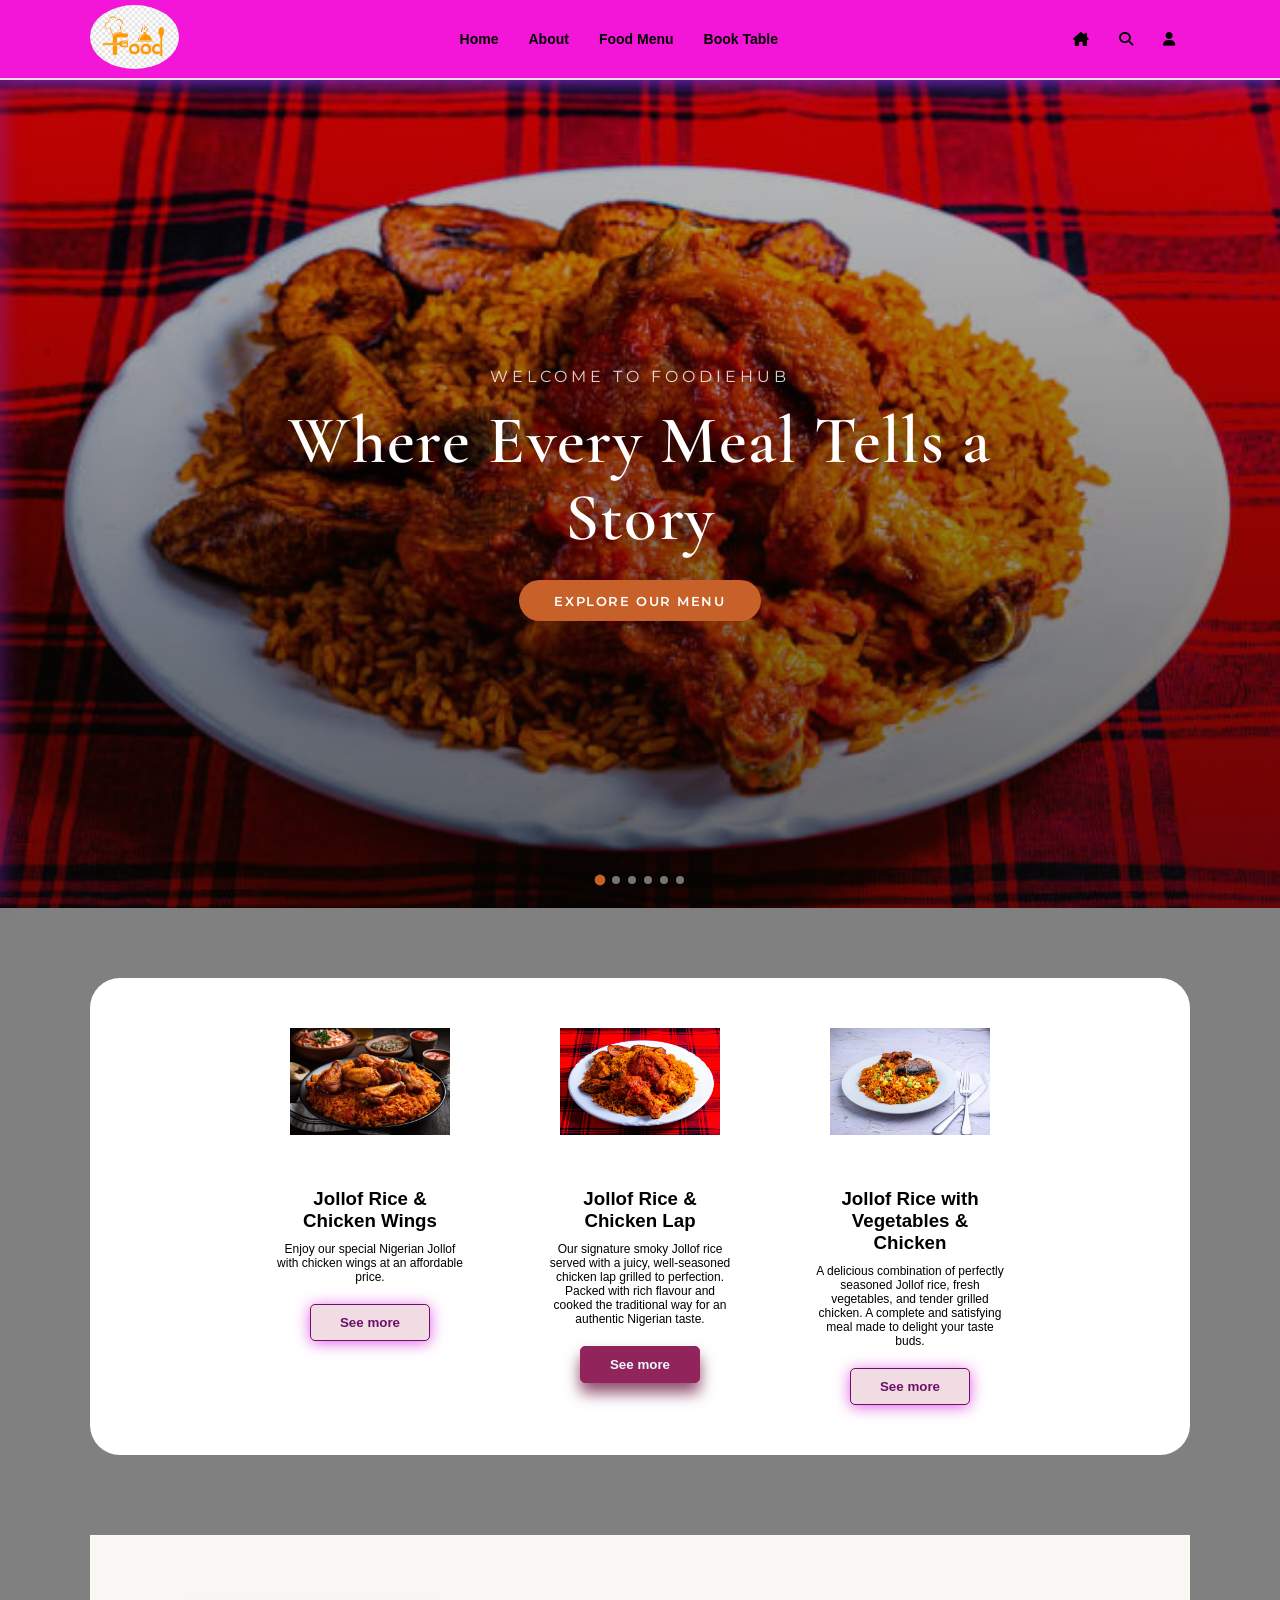
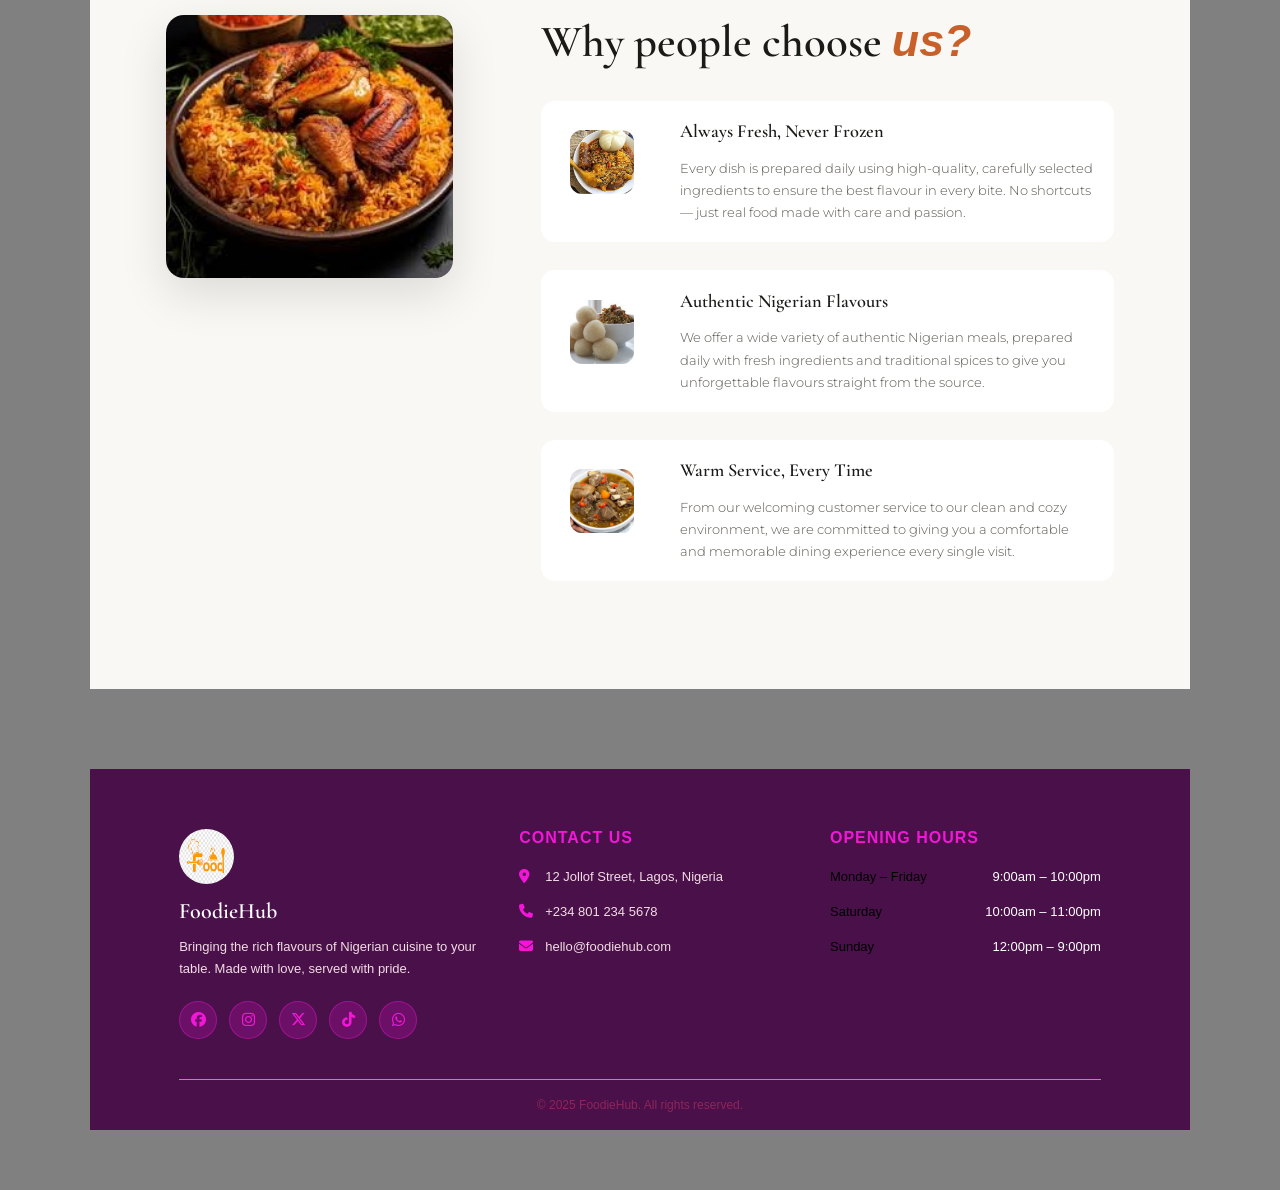
==== commit e5ae133a: "Initial restaurant website design" ====
--- a/index.html
+++ b/index.html
@@ -251,7 +251,7 @@
             </div>
             <div class="account">
                 <ul>
-                    <a href="#"><li><i class="fa-solid fa-house-chimney"></i></li></a>
+                    <a href="index.html"><li><i class="fa-solid fa-house-chimney"></i></li></a>
                     <a href="#"><li><i class="fa-solid fa-magnifying-glass searchicon" id="desk-search-toggle"></i></li></a>
                     <div class="search" id="desk-search">
                         <input type="search" placeholder="Search…">
@@ -399,10 +399,12 @@
                     <span>FoodieHub</span>
                     <p>Bringing the rich flavours of Nigerian cuisine to your table. Made with love, served with pride.</p>
                     <div class="social-icons">
-                        <a href="#"><i class="fa-brands fa-facebook"></i></a>
+            <a href="https:facebook.com/imasuen" target="_blank"><i class="fa-brands fa-facebook"></i></a>
                         <a href="#"><i class="fa-brands fa-instagram"></i></a>
                         <a href="#"><i class="fa-brands fa-x-twitter"></i></a>
                         <a href="#"><i class="fa-brands fa-tiktok"></i></a>
+                        <a href="https://wa.me/+2347033173002" target="_blank"><i class="fa-brands fa-whatsapp"></i></a>
+
                     </div>
                 </div>
                 <div class="footer-col">
@@ -491,5 +493,6 @@
 
         startTimer();
     </script>
+    <script src="search.js"></script>
 </body>
 </html>
--- a/style.css
+++ b/style.css
@@ -252,23 +252,9 @@
           font-size: 15px; }
 }
 .home {
-      background: linear-gradient(120deg, rgb(5, 5, 102), rgb(89, 23, 97), rgb(218, 16, 167), rgb(148, 83, 179)) 0% 0% / 400% 400%;
+    background-color: gray;
     animation: 10s ease 0s infinite normal none running gradientShift ;
     padding: 0 7vw 60px;
-}
-@keyframes gradientShift{
-    0%{
-        background-position: 0px 50%;
-
-    }
-    50%{
-        background-position: 100% 50%;
-        
-    }
-    100%{
-        background-position: 0% 50%;
-
-    }
 }
 
 .main_slide {
@@ -732,6 +718,7 @@
     background-color: rgb(107, 16, 107);
     box-shadow: 0 8px 20px rgba(107, 16, 107, 0.3);
     transition: transform 0.2s, box-shadow 0.2s;
+    cursor: pointer;
 }
 
 .single_chef:hover {
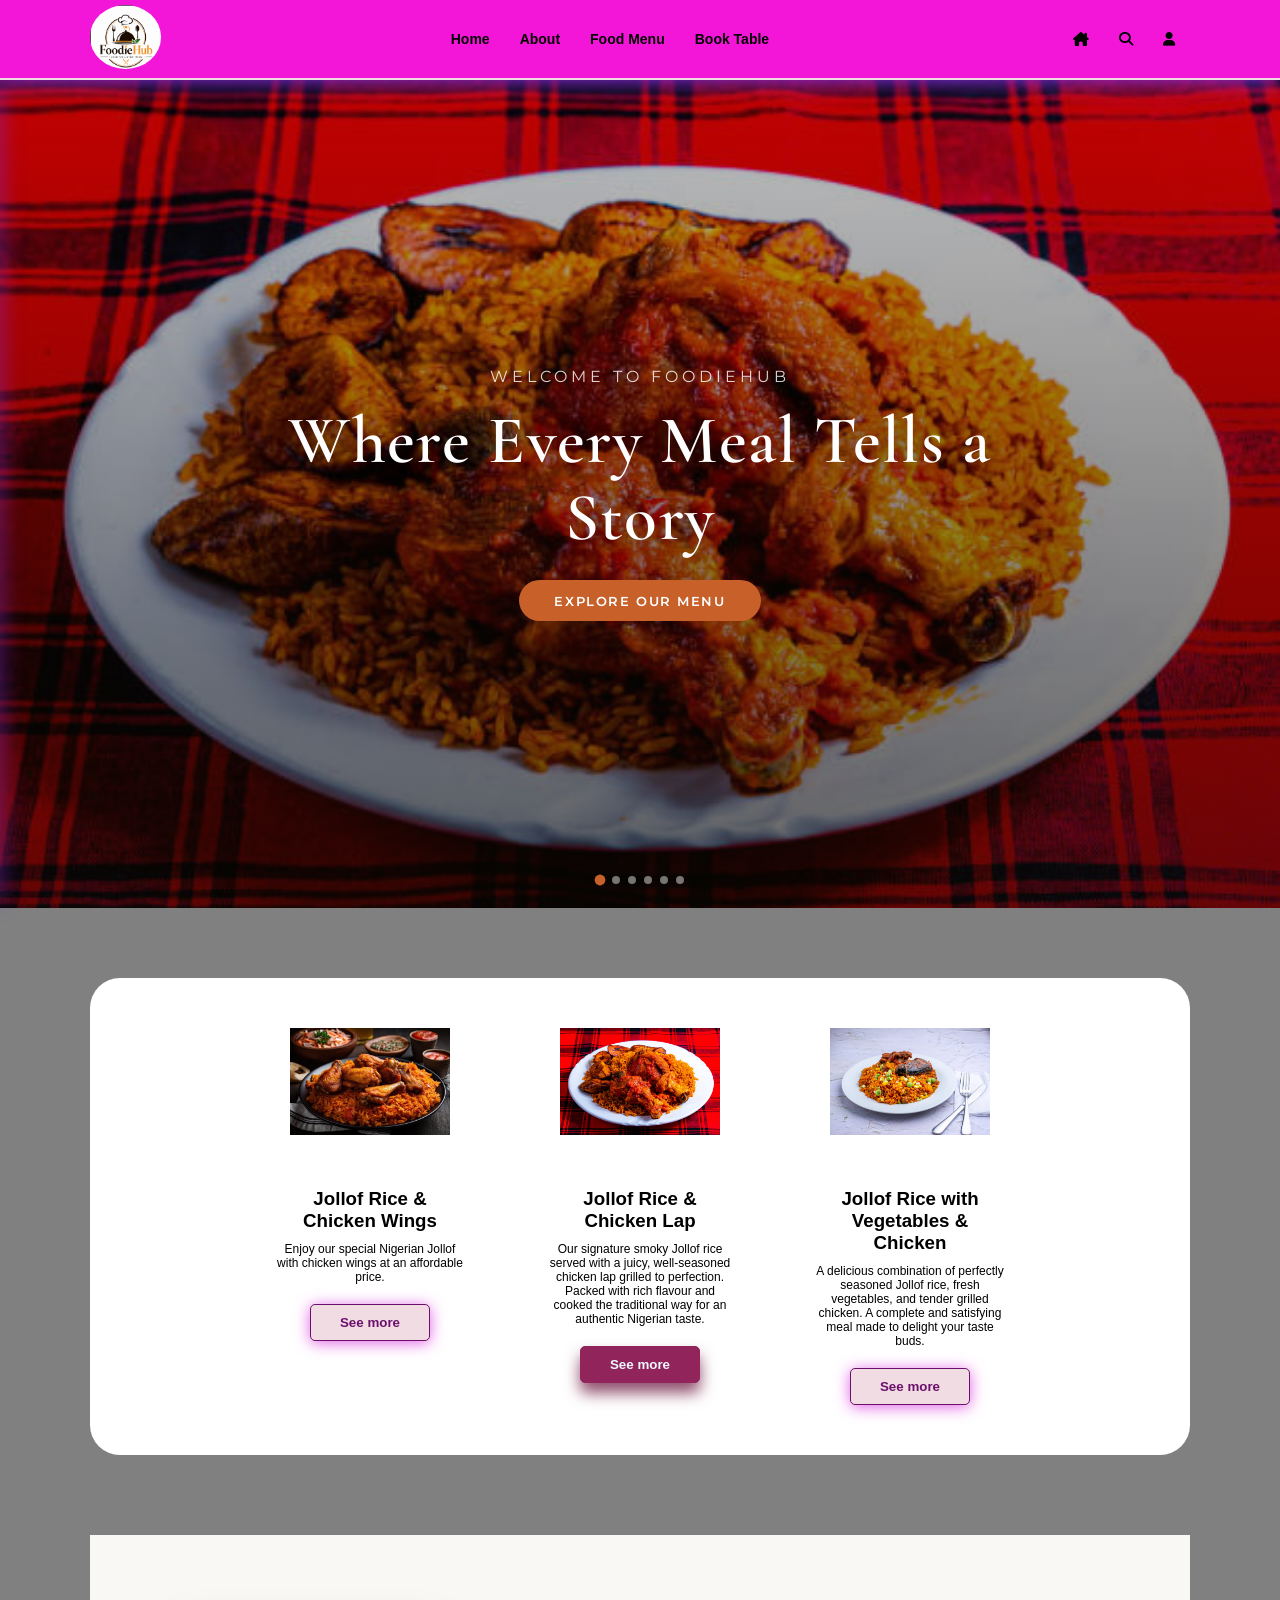
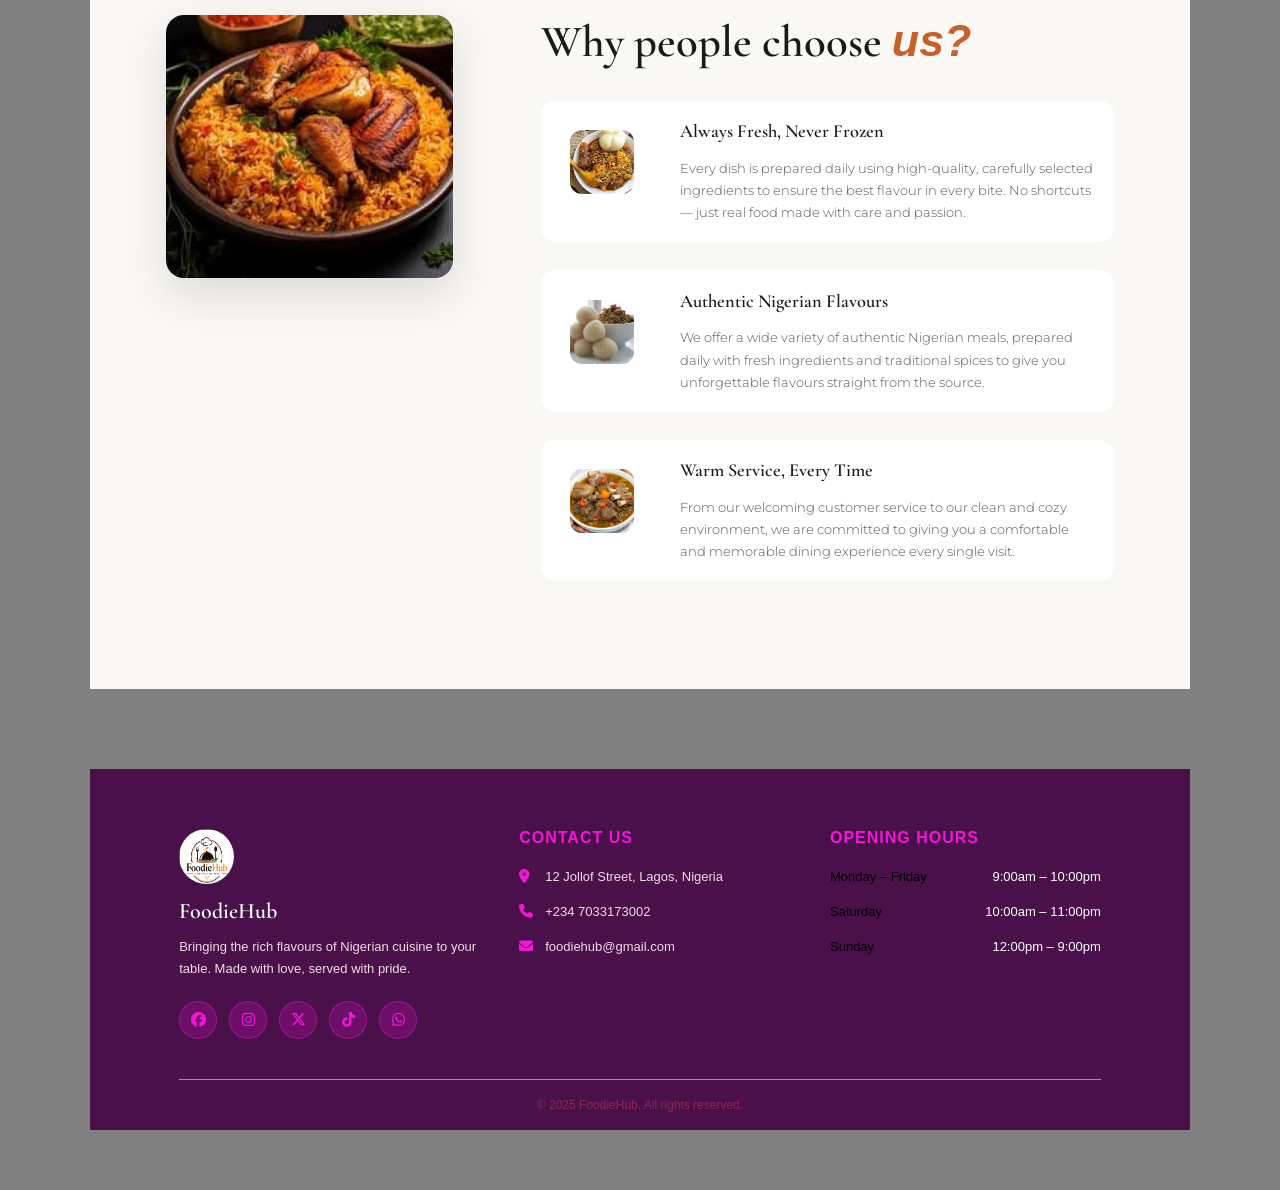
==== commit 089f76cf: "Update project" ====
--- a/index.html
+++ b/index.html
@@ -1,7 +1,7 @@
 <!DOCTYPE html>
 <html lang="en">
 <head>
-    <link rel="shortcut icon" href="../images/flogo.png" type="images/x-icon">
+    <link rel="shortcut icon" href="../images/Screenshot 2026-05-29 170616.png" type="images/x-icon">
     <meta charset="UTF-8">
     <meta name="viewport" content="width=device-width, initial-scale=1.0">
     <link rel="preconnect" href="https://fonts.googleapis.com">
@@ -213,11 +213,11 @@
 
     <nav class="sidebar" id="sidebar">
         <div class="sidebar-logo">
-            <img src="./images/flogo.png" alt="Logo">
+            <img src="./images/Screenshot 2026-05-29 170616.png" alt="Logo">
             <span>FoodieHub</span>
         </div>
-        <a href="index.html" class="active"><i class="fa-solid fa-house-chimney"></i> Home</a>
-        <a href="about.html"><i class="fa-solid fa-circle-info"></i> About</a>
+        <a href="index.html" class="active" title="Home"><i class="fa-solid fa-house-chimney"></i> Home</a>
+        <a href="about.html"><i class="fa-solid fa-circle-info" title="Know more about us"></i> About</a>
         <a href="foodmenu.html"><i class="fa-solid fa-utensils"></i> Food Menu</a>
         <a href="Booking.html"><i class="fa-solid fa-calendar-check"></i> Book Table</a>
     </nav>
@@ -225,7 +225,7 @@
     <header>
         <div class="header">
             <div class="logo">
-                <img src="./images/flogo.png" alt="Logo">
+                <img src="./images/Screenshot 2026-05-29 170616.png" alt="Logo">
             </div>
             <div class="headerbar">
                 <ul>
@@ -243,10 +243,10 @@
             </div>
             <div class="nav">
                 <ul>
-                    <a href="index.html"><li>Home</li></a>
-                    <a href="about.html"><li>About</li></a>
-                    <a href="foodmenu.html"><li>Food Menu</li></a>
-                    <a href="Booking.html"><li>Book Table</li></a>
+                    <a href="index.html"><li title="Our home page">Home</li></a>
+                    <a href="about.html"><li title="Know more about us">About</li></a>
+                    <a href="foodmenu.html"><li title="Order from us today😊👌😌">Food Menu</li></a>
+                    <a href="Booking.html"><li title="Reserve your own table today 😎!!">Book Table</li></a>
                 </ul>
             </div>
             <div class="account">
@@ -264,8 +264,6 @@
     </header>
 
     <div class="home">
-
-        <!-- HERO SLIDER -->
         <div class="slider" id="heroSlider">
 
             <div class="slide active" style="background-image: url('images/istockphoto-1448028228-612x612.jpg');">
@@ -395,7 +393,7 @@
         <footer class="footer">
             <div class="footer-container">
                 <div class="footer-col footer-brand">
-                    <img src="./images/flogo.png" alt="FoodieHub Logo">
+                    <img src="./images/Screenshot 2026-05-29 170616.png" alt="FoodieHub Logo">
                     <span>FoodieHub</span>
                     <p>Bringing the rich flavours of Nigerian cuisine to your table. Made with love, served with pride.</p>
                     <div class="social-icons">
@@ -411,8 +409,8 @@
                     <h3>Contact Us</h3>
                     <ul>
                         <li><i class="fa-solid fa-location-dot"></i> 12 Jollof Street, Lagos, Nigeria</li>
-                        <li><i class="fa-solid fa-phone"></i> +234 801 234 5678</li>
-                        <li><i class="fa-solid fa-envelope"></i> hello@foodiehub.com</li>
+                        <li><i class="fa-solid fa-phone"></i> +234 7033173002</li>
+                        <li><i class="fa-solid fa-envelope"></i> foodiehub@gmail.com</li>
                     </ul>
                 </div>
                 <div class="footer-col">
